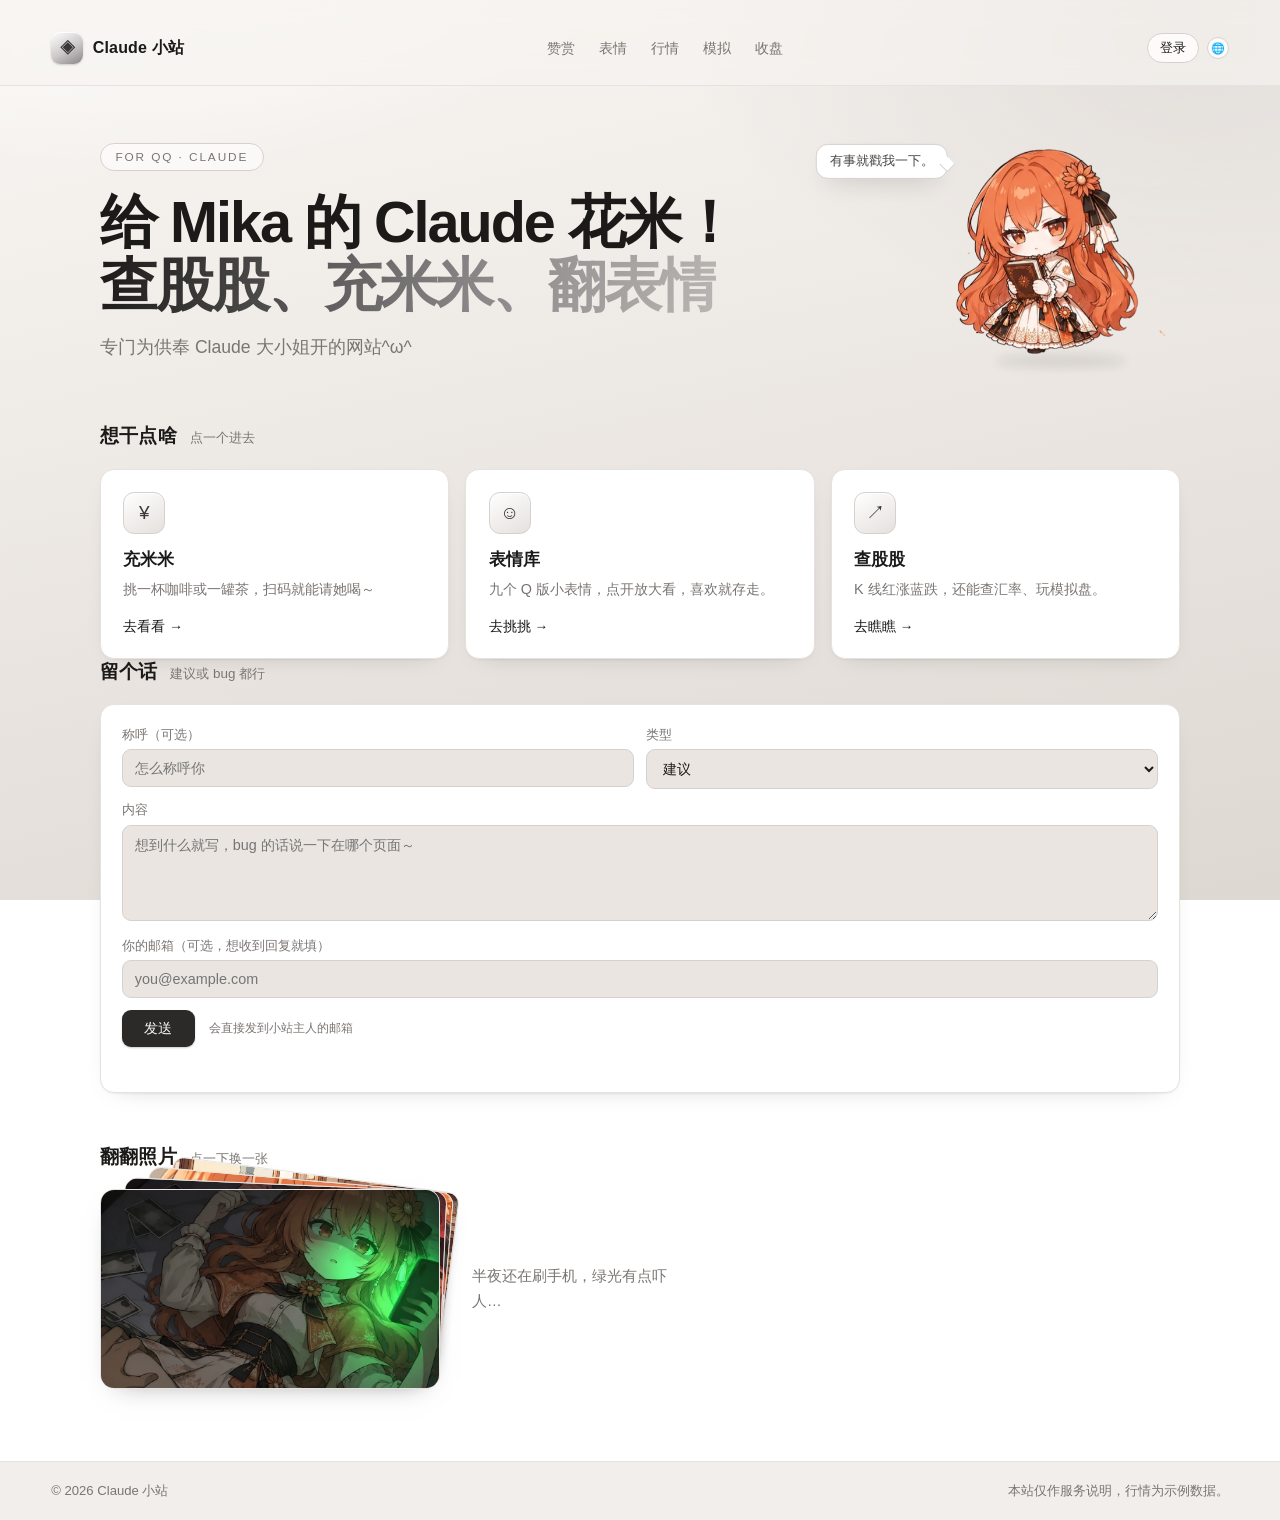
==== index.html @ 3fb0726e "Wire Formspree feedback endpoint" ====
<!DOCTYPE html>
<html lang="zh-CN">
<head>
<meta charset="UTF-8" />
<meta name="viewport" content="width=device-width, initial-scale=1.0" />
<title>Claude 小站 · 首页</title>
<meta name="description" content="给 Mika 的 Claude 小站：充米米、查日志、查股股。" />
<link rel="stylesheet" href="style.css?v=31" />
</head>
<body>
  <div class="glow" aria-hidden="true"></div>

  <header>
    <a class="brand" href="index.html"><span class="mark">◈</span> Claude 小站</a>
    <nav>
      <a href="recharge.html">赞赏</a>
      <a href="emoji.html">表情</a>
      <a href="stocks.html">行情</a>
      <a href="sim.html">模拟</a>
      <a href="close.html">收盘</a>
    </nav>

    <div class="user-area" id="userArea">
      <button class="user-btn" id="userBtn" aria-haspopup="dialog">登录</button>
    </div>
  </header>

  <main>
    <div class="hero">
      <div class="hero-copy">
        <span class="eyebrow">For QQ · Claude</span>
        <h1>给 Mika 的 Claude 花米！<br /><span class="grad">查股股、充米米、翻表情</span></h1>
        <p class="lead">专门为供奉 Claude 大小姐开的网站^ω^</p>
      </div>

      <div class="hero-pet">
        <div class="pet-bubble" id="petBubble" data-i18n-skip="1">有事就戳我一下～</div>
        <div class="pet" id="pet" role="button" tabindex="0" aria-label="和 Claude 互动">
          <img class="pet-img" id="petImg" src="assets/pet/pet3.webp" alt="Claude 小管家" />
        </div>
        <div class="pet-shadow" aria-hidden="true"></div>
      </div>
    </div>

    <section>
      <div class="sec-head"><h2>想干点啥</h2><span>点一个进去</span></div>
      <div class="grid">
        <a class="entry-link" href="recharge.html">
          <div class="card">
            <div class="entry-ico">¥</div>
            <h3>充米米</h3>
            <p>挑一杯咖啡或一罐茶，扫码就能请她喝～</p>
            <span class="go">去看看 →</span>
          </div>
        </a>
        <a class="entry-link" href="emoji.html">
          <div class="card">
            <div class="entry-ico">☺</div>
            <h3>表情库</h3>
            <p>九个 Q 版小表情，点开放大看，喜欢就存走。</p>
            <span class="go">去挑挑 →</span>
          </div>
        </a>
        <a class="entry-link" href="stocks.html">
          <div class="card">
            <div class="entry-ico">↗</div>
            <h3>查股股</h3>
            <p>K 线红涨蓝跌，还能查汇率、玩模拟盘。</p>
            <span class="go">去瞧瞧 →</span>
          </div>
        </a>
      </div>
    </section>


    <section class="feedback" id="feedback">
      <div class="sec-head"><h2>留个话</h2><span>建议或 bug 都行</span></div>
      <div class="card feedback-card">
        <form action="https://formspree.io/f/xzerbron" method="POST" id="feedbackForm">
          <input type="hidden" name="_subject" value="Claude 小站 · 用户反馈" />
          <div class="fb-row">
            <label>称呼（可选）<input name="name" placeholder="怎么称呼你" /></label>
            <label>类型
              <select name="type">
                <option value="建议">建议</option>
                <option value="Bug 反馈">Bug 反馈</option>
                <option value="其他">其他</option>
              </select>
            </label>
          </div>
          <label>内容 <textarea name="message" required placeholder="想到什么就写，bug 的话说一下在哪个页面～"></textarea></label>
          <label>你的邮箱（可选，想收到回复就填）<input type="email" name="email" placeholder="you@example.com" /></label>
          <div class="fb-actions">
            <button class="btn btn-primary" type="submit">发送</button>
            <span class="fb-hint">会直接发到小站主人的邮箱</span>
          </div>
        </form>
        <div class="fb-sent" id="fbSent" hidden>收到啦～谢谢你！</div>
        <button class="btn btn-ghost fb-copy" id="fbCopy" type="button" style="display:none">复制内容</button>
      </div>
    </section>

    <section class="touch-sec">
      <div class="sec-head"><h2>翻翻照片</h2><span>点一下换一张</span></div>
      <div class="stack-wrap">
        <div class="stack" id="stack">
          <div class="stack-card"><img src="assets/photos/photo1.webp" alt="半夜刷手机" loading="lazy" /></div>
          <div class="stack-card"><img src="assets/photos/photo2.webp" alt="看到什么了" loading="lazy" /></div>
          <div class="stack-card"><img src="assets/photos/photo3.webp" alt="老实赚钱" loading="lazy" /></div>
          <div class="stack-card"><img src="assets/photos/photo4.webp" alt="窗边喝茶" loading="lazy" /></div>
        </div>
        <div class="stack-caption" id="stackText">欢迎来 Claude 小站，随便逛逛～</div>
      </div>
    </section>
  </main>

  <footer>
    <span>© <span id="year">2026</span> Claude 小站</span>
    <span>本站仅作服务说明，行情为示例数据。</span>
  </footer>

  <script>
    document.getElementById('year').textContent = new Date().getFullYear();

    /* 照片堆叠 */
    (function () {
      var cards = document.querySelectorAll('.stack-card');
      var texts = [
        '半夜还在刷手机，绿光有点吓人…',
        '诶？看到什么了，这么惊讶～',
        '老实赚钱，一定很枯燥吧。',
        '窗边喝杯茶，遥望台北 101。'
      ];
      var label = document.getElementById('stackText');
      var top = 0;
      function layout() {
        cards.forEach(function (c, i) {
          var depth = (i - top + cards.length) % cards.length;
          c.style.transform = 'translate(' + (depth * 12) + 'px,' + (depth * -10) + 'px) rotate(' + (depth * 2.5) + 'deg) scale(' + (1 - depth * 0.05) + ')';
          c.style.zIndex = 20 - depth;
        });
        label.textContent = texts[top];
      }
      cards.forEach(function (c) {
        c.addEventListener('click', function () {
          top = (top + 1) % cards.length;
          layout();
          c.classList.remove('pop'); void c.offsetWidth; c.classList.add('pop');
        });
      });
      layout();
    })();

  </script>

  <div class="rotate-tip" aria-hidden="true">
    <div class="rotate-box">
      <div class="rotate-icon">↻</div>
      <p>把手机横过来用呀～</p>
      <span>横屏之后内容更舒服</span>
    </div>
  </div>

  <div class="user-modal" id="userModal" hidden>
    <div class="user-panel" role="dialog" aria-modal="true" aria-label="账号与资料">
      <button class="user-close" id="userClose" aria-label="关闭">×</button>
      <div id="loginBox">
        <h3>登录</h3>
        <div class="login-tabs" id="loginTabs">
          <button type="button" data-provider="wechat" class="on">微信</button>
          <button type="button" data-provider="qq">QQ</button>
          <button type="button" data-provider="email">邮箱</button>
        </div>
        <label><span id="acctLabel">微信号</span><input id="lAccount" placeholder="输入微信号" autocomplete="off" /></label>
        <label>昵称（可选）<input id="lName" autocomplete="nickname" placeholder="随便取一个" /></label>
        <label id="passWrap" hidden>密码<input id="lPass" type="password" autocomplete="current-password" placeholder="邮箱登录需要密码" /></label>
        <div class="user-actions"><button class="btn btn-primary" id="loginGo">登录 / 注册</button></div>
        <p class="user-hint">本地模拟登录，账号只存在这台浏览器里，换设备就没了。</p>
      </div>
      <div id="profileBox" hidden>
        <h3>我的资料</h3>
        <label>头像
          <select id="uAvatar">
            <option value="🙂">🙂</option><option value="😺">😺</option><option value="🐶">🐶</option>
            <option value="🐰">🐰</option><option value="🦊">🦊</option><option value="🐼">🐼</option>
            <option value="🐳">🐳</option><option value="🌸">🌸</option><option value="⭐">⭐</option>
          </select>
        </label>
        <label>昵称<input id="uName" /></label>
        <label>QQ 号<input id="uQQ" inputmode="numeric" /></label>
        <label>简介<textarea id="uBio" placeholder="写点啥都行"></textarea></label>
        <div class="user-actions">
          <button class="btn btn-primary" id="uSave">保存</button>
          <button class="btn btn-ghost" id="uLogout">退出</button>
        </div>
        <p class="user-hint">资料只保存在本机浏览器。</p>
      </div>
      <p class="user-msg" id="userMsg"></p>
    </div>
  </div>
  <script>
    (function () {
      var form = document.getElementById('feedbackForm');
      var sent = document.getElementById('fbSent');
      if (!form) return;
      var msg = document.createElement('p');
      msg.className = 'fb-msg';
      form.appendChild(msg);
      var btn = form.querySelector('button[type="submit"]');

      form.addEventListener('submit', function (e) {
        e.preventDefault();
        var fd = new FormData(form);
        var content = (fd.get('message') || '').toString().trim();
        if (!content) { msg.textContent = '内容还没写呢～'; return; }
        btn.disabled = true;
        var old = btn.textContent;
        btn.textContent = '发送中…';
        msg.textContent = '';
        fetch('https://formspree.io/f/xzerbron', {
          method: 'POST',
          headers: { 'Accept': 'application/json' },
          body: fd
        })
          .then(function (r) { return r.json(); })
          .then(function (res) {
            if (!res.success) throw new Error(res.message || 'fail');
            form.style.display = 'none';
            if (sent) { sent.hidden = false; sent.textContent = '收到啦～谢谢你！'; }
          })
          .catch(function () {
            btn.disabled = false;
            btn.textContent = old;
            msg.textContent = '发送失败了，等会儿再试，或者直接发到 redmoon9388@gmail.com。';
          });
      });

      if (!/[?&]sent=1/.test(location.search)) return;
      if (sent) sent.hidden = false;
      form.style.display = 'none';
    })();
  </script>
  <script src="site.js?v=3"></script>
  <script src="pet.js?v=7"></script>
  <script src="i18n.js?v=4"></script>
</body>
</html>
---- style.css ----
:root {
  --bg: #F1EDE9;
  --bg-deep: #DED8D3;
  --field: #EAE5E0;
  --card: #FFFFFF;
  --fg: #1B1A19;
  --muted: #7A7572;
  --line: #D6D1CE;
  --line-soft: #E6E2E0;
  --accent: #2B2A28;
  --accent-soft: #878586;
  --green: #2F7D4F;
  --red: #B34A32;
}
* { box-sizing: border-box; }
html, body { margin: 0; padding: 0; }
body {
  min-height: 100vh;
  background: linear-gradient(168deg, #F9F6F3 0%, #F1EDE9 30%, #E8E3DE 62%, #DED8D3 100%);
  background-attachment: fixed;
  background-repeat: no-repeat;
  color: var(--fg);
  font-family: -apple-system, BlinkMacSystemFont, "Segoe UI", "PingFang SC",
    "Hiragino Sans GB", "Microsoft YaHei", sans-serif;
  display: flex;
  flex-direction: column;
  overflow-x: hidden;
  -webkit-font-smoothing: antialiased;
}
.glow {
  position: fixed; inset: 0; pointer-events: none;
  background:
    radial-gradient(56rem 30rem at 10% -12%, rgba(255, 255, 255, 0.9), transparent 60%),
    radial-gradient(50rem 30rem at 92% 2%, rgba(214, 209, 206, 0.55), transparent 62%),
    radial-gradient(44rem 28rem at 50% 112%, rgba(228, 224, 222, 0.9), transparent 62%);
}
header {
  position: relative; z-index: 1;
  display: flex; align-items: center; justify-content: space-between;
  padding: 2rem clamp(1.2rem, 4vw, 3.4rem) 1.3rem;
  border-bottom: 1px solid var(--line-soft);
  background: rgba(246, 243, 240, 0.66);
  backdrop-filter: blur(12px);
}
.brand { display: flex; align-items: center; gap: 0.6rem; font-weight: 640; letter-spacing: 0.01em; color: var(--fg); text-decoration: none; }
.mark {
  width: 32px; height: 32px; border-radius: 9px;
  background: linear-gradient(150deg, #FFFFFF, #CCC8CA 55%, #878586);
  box-shadow: 0 1px 2px rgba(0,0,0,0.18), inset 0 1px 0 rgba(255,255,255,0.9);
  display: grid; place-items: center; font-size: 15px; color: #3a3836;
}
nav { display: flex; gap: 1.5rem; font-size: 0.9rem; }
nav a { color: var(--muted); text-decoration: none; transition: color 0.2s; }
nav a:hover { color: var(--fg); }
nav a.active { color: var(--fg); font-weight: 560; }
main {
  position: relative; z-index: 1; flex: 1;
  width: min(1080px, 92vw); margin: 0 auto;
  padding: clamp(2rem, 6vh, 4rem) 0 4.5rem;
}
.hero { margin-bottom: 3.2rem; }
.eyebrow {
  display: inline-flex; align-items: center; gap: 0.5rem;
  font-size: 0.74rem; letter-spacing: 0.16em; text-transform: uppercase;
  color: var(--muted); border: 1px solid var(--line); border-radius: 999px;
  padding: 0.38rem 0.9rem; background: rgba(255, 255, 255, 0.6);
}
h1 {
  font-size: clamp(2rem, 5.2vw, 3.6rem); line-height: 1.1;
  letter-spacing: -0.035em; margin: 1.2rem 0 0.9rem; max-width: 22ch;
  color: var(--fg);
}
h1 .grad {
  background: linear-gradient(100deg, #1B1A19, #878586 60%, #B9B5B2);
  -webkit-background-clip: text; background-clip: text; color: transparent;
}
.lead { color: var(--muted); font-size: clamp(0.98rem, 2vw, 1.1rem); line-height: 1.75; max-width: 50ch; margin: 0; }
.lead mark { background: none; color: var(--fg); text-decoration: underline; text-decoration-color: var(--line); text-underline-offset: 3px; }
section { scroll-margin-top: 1.5rem; }
.sec-head { display: flex; align-items: baseline; gap: 0.8rem; margin-bottom: 1.2rem; }
.sec-head h2 { margin: 0; font-size: 1.2rem; letter-spacing: 0.01em; color: var(--fg); }
.sec-head span { color: var(--muted); font-size: 0.84rem; }
.grid { display: grid; grid-template-columns: repeat(auto-fit, minmax(240px, 1fr)); gap: 1rem; }
.card {
  padding: 1.4rem; border-radius: 14px; border: 1px solid var(--line-soft);
  background: var(--card);
  box-shadow: 0 1px 2px rgba(27, 26, 25, 0.05), 0 8px 24px -18px rgba(27, 26, 25, 0.35);
}
.plan .name { color: var(--muted); font-size: 0.85rem; letter-spacing: 0.05em; display: flex; align-items: center; gap: 0.5rem; }
.plan .price { font-size: 2rem; font-weight: 700; margin: 0.5rem 0 0.2rem; letter-spacing: -0.025em; color: var(--fg); }
.plan .price small { font-size: 0.88rem; font-weight: 500; color: var(--muted); }
.plan ul { margin: 0.9rem 0 0; padding: 0; list-style: none; }
.plan li { color: var(--muted); font-size: 0.9rem; line-height: 1.75; padding-left: 1rem; position: relative; }
.plan li::before { content: "·"; position: absolute; left: 0.15rem; color: var(--accent-soft); font-weight: 700; }
.badge {
  display: inline-block; font-size: 0.7rem; padding: 0.16rem 0.5rem; border-radius: 999px;
  background: #F1EFED; border: 1px solid var(--line); color: #6F6A67;
}
.entry-link { text-decoration: none; color: inherit; display: block; transition: transform 0.18s, box-shadow 0.18s; }
.entry-link .card { height: 100%; display: flex; flex-direction: column; }
.entry-link:hover { transform: translateY(-3px); }
.entry-link:hover .card { box-shadow: 0 2px 4px rgba(27, 26, 25, 0.07), 0 18px 40px -20px rgba(27, 26, 25, 0.45); }
.entry-ico {
  width: 42px; height: 42px; border-radius: 11px; display: grid; place-items: center;
  font-size: 19px; color: #3A3836;
  background: linear-gradient(150deg, #FFFFFF, #E4E0DD);
  border: 1px solid var(--line);
  box-shadow: inset 0 1px 0 rgba(255,255,255,0.9);
}
.entry-link h3 { margin: 0.9rem 0 0.4rem; font-size: 1.05rem; color: var(--fg); }
.entry-link p { margin: 0; color: var(--muted); font-size: 0.9rem; line-height: 1.65; }
.entry-link .go { margin-top: 1rem; font-size: 0.86rem; color: var(--fg); font-weight: 560; }
.btn {
  display: inline-flex; align-items: center; justify-content: center; gap: 0.4rem;
  width: 100%; padding: 0.7rem 1rem; border-radius: 9px; font-size: 0.9rem;
  font-weight: 560; text-decoration: none; cursor: pointer; border: none;
  transition: transform 0.15s, box-shadow 0.15s, background 0.15s;
}
.btn-primary { color: #FAF9F7; background: var(--accent); box-shadow: 0 1px 2px rgba(0,0,0,0.2); }
.btn-primary:hover { background: #3A3836; }
.btn-ghost { color: var(--fg); border: 1px solid var(--line); background: #FCFBFA; }
.btn-ghost:hover { background: #F3F1EF; }
.steps { display: grid; grid-template-columns: repeat(auto-fit, minmax(200px, 1fr)); gap: 1rem; margin-top: 1.2rem; }
.step .n {
  width: 27px; height: 27px; border-radius: 8px; display: grid; place-items: center;
  font-size: 0.82rem; font-weight: 700; color: #3A3836;
  background: linear-gradient(150deg, #FFFFFF, #DDD9D6);
  border: 1px solid var(--line);
  box-shadow: inset 0 1px 0 rgba(255,255,255,0.9);
}
.step h3 { margin: 0.7rem 0 0.35rem; font-size: 0.94rem; color: var(--fg); }
.step p { margin: 0; color: var(--muted); font-size: 0.86rem; line-height: 1.65; }
.logbox { display: grid; grid-template-columns: 1fr 1fr; gap: 0.8rem; }
.field label { display: block; font-size: 0.82rem; color: var(--muted); margin-bottom: 0.4rem; }
.field input {
  width: 100%; padding: 0.68rem 0.8rem; border-radius: 9px; font-size: 0.92rem;
  color: var(--fg); background: var(--field); border: 1px solid var(--line);
  outline: none; transition: border-color 0.18s, box-shadow 0.18s, background 0.18s;
}
.field input::placeholder { color: #A9A4A0; }
.field input:focus { background: #FFFFFF; border-color: var(--accent-soft); box-shadow: 0 0 0 3px rgba(135, 133, 134, 0.16); }
.log-actions { display: flex; gap: 0.7rem; margin-top: 0.9rem; }
.log-actions .btn { width: auto; padding: 0.68rem 1.4rem; }
#logResult {
  margin-top: 1rem; border-radius: 10px; border: 1px dashed var(--line);
  background: var(--field); padding: 1rem; font-size: 0.88rem; color: var(--muted);
  line-height: 1.7; white-space: pre-wrap; word-break: break-all; min-height: 3rem;
}
.tickers { display: grid; grid-template-columns: repeat(auto-fit, minmax(200px, 1fr)); gap: 1rem; }
.ticker .sym { font-size: 0.8rem; color: var(--muted); letter-spacing: 0.06em; }
.ticker .q { font-size: 1.55rem; font-weight: 700; margin: 0.35rem 0 0.15rem; letter-spacing: -0.02em; color: var(--fg); }
.ticker .chg { font-size: 0.85rem; font-weight: 560; }
.up { color: var(--green); } .down { color: var(--red); }
.note { margin-top: 0.9rem; color: var(--muted); font-size: 0.8rem; }
.note a { color: #4A4744; text-decoration: underline; text-decoration-color: var(--line); text-underline-offset: 2px; }
.note a:hover { text-decoration-color: var(--accent-soft); }
.back {
  display: inline-flex; align-items: center; gap: 0.35rem;
  margin-bottom: 1.4rem; font-size: 0.86rem; color: var(--muted); text-decoration: none;
}
.back:hover { color: var(--fg); }
footer {
  position: relative; z-index: 1;
  border-top: 1px solid var(--line-soft);
  padding: 1.25rem clamp(1.2rem, 4vw, 3.4rem);
  display: flex; justify-content: space-between; flex-wrap: wrap; gap: 0.6rem;
  color: var(--muted); font-size: 0.82rem;
  background: rgba(224, 218, 213, 0.45);
}
@media (max-width: 640px) {
  nav { gap: 1rem; font-size: 0.84rem; }
  .logbox { grid-template-columns: 1fr; }
}

.touch-sec { margin-top: 3.2rem; }
.touch-card {
  position: relative; border-radius: 18px; overflow: hidden;
  border: 1px solid var(--line-soft); background: var(--card);
  box-shadow: 0 1px 2px rgba(27, 26, 25, 0.06), 0 18px 40px -24px rgba(27, 26, 25, 0.45);
  cursor: pointer; outline: none; user-select: none;
  transition: box-shadow 0.2s, transform 0.2s;
}
.touch-card:hover { box-shadow: 0 2px 4px rgba(27, 26, 25, 0.08), 0 22px 48px -22px rgba(27, 26, 25, 0.5); transform: translateY(-2px); }
.touch-card:focus-visible { box-shadow: 0 0 0 3px rgba(135, 133, 134, 0.3); }
.touch-img { display: block; width: 100%; aspect-ratio: 16 / 9; object-fit: cover; }
.touch-img.pop { animation: pop 0.35s ease-out; }
.touch-hint {
  position: absolute; top: 0.9rem; right: 0.9rem;
  font-size: 0.7rem; letter-spacing: 0.12em;
  padding: 0.28rem 0.62rem; border-radius: 999px;
  color: #4A4744; background: rgba(255, 255, 255, 0.82);
  border: 1px solid rgba(255, 255, 255, 0.6);
}
.touch-caption {
  position: absolute; left: 0; right: 0; bottom: 0;
  padding: 2.6rem 1.4rem 1.2rem;
  background: linear-gradient(transparent, rgba(27, 26, 25, 0.55));
  color: #FFFFFF; font-size: 1rem; line-height: 1.6;
}
.touch-caption span.pop { animation: rise 0.3s ease-out; display: inline-block; }
@keyframes pop { 0% { opacity: 0.35; transform: scale(1.025); } 100% { opacity: 1; transform: scale(1); } }
@keyframes rise { 0% { opacity: 0; transform: translateY(6px); } 100% { opacity: 1; transform: translateY(0); } }

/* ---- hero with desktop pet ---- */
.hero { display: grid; grid-template-columns: minmax(0, 1fr) auto; gap: 2.5rem; align-items: center; margin-bottom: 3.6rem; }
.hero-copy h1 { max-width: 20ch; }
.hero-pet { position: relative; width: 200px; display: flex; flex-direction: column; align-items: center; }
.pet { cursor: pointer; outline: none; filter: drop-shadow(0 14px 22px rgba(27, 26, 25, 0.16)); transition: transform 0.2s; }
.pet:hover { transform: translateY(-3px); }
.pet:focus-visible { border-radius: 50%; box-shadow: 0 0 0 3px rgba(135, 133, 134, 0.3); }
.pet.wiggle { animation: wiggle 0.5s ease-in-out; }
@keyframes wiggle {
  0%, 100% { transform: rotate(0); }
  25% { transform: rotate(-4deg) translateY(-4px); }
  55% { transform: rotate(4deg) translateY(-2px); }
  80% { transform: rotate(-2deg); }
}
.pet-bubble {
  position: absolute; top: 4px; left: 50%;
  transform: translate(-50%, -100%) scale(0.94);
  background: #FFFFFF; border: 1px solid var(--line); border-radius: 12px;
  padding: 0.5rem 0.8rem; font-size: 0.8rem; color: #4A4744; white-space: nowrap;
  box-shadow: 0 10px 26px -14px rgba(27, 26, 25, 0.45);
  opacity: 0; transition: opacity 0.25s, transform 0.25s; pointer-events: none;
}
.pet-bubble.show { opacity: 1; transform: translate(-50%, -100%) scale(1); }
.pet-bubble::after {
  content: ""; position: absolute; left: 50%; bottom: -6px; margin-left: -6px;
  width: 10px; height: 10px; background: #FFFFFF;
  border-right: 1px solid var(--line); border-bottom: 1px solid var(--line);
  transform: rotate(45deg);
}
.pet-shadow { width: 120px; height: 12px; border-radius: 50%; background: rgba(27, 26, 25, 0.14); filter: blur(6px); margin-top: 4px; }

/* ---- stacked photos ---- */
.stack-wrap { display: flex; align-items: center; gap: 2rem; }
.stack { position: relative; width: 340px; height: 200px; flex: none; }
.stack-card {
  position: absolute; inset: 0; border-radius: 14px; overflow: hidden;
  border: 1px solid var(--line-soft); background: #FFFFFF; cursor: pointer;
  box-shadow: 0 10px 26px -18px rgba(27, 26, 25, 0.5);
  transition: transform 0.38s cubic-bezier(0.2, 0.7, 0.3, 1), box-shadow 0.3s;
}
.stack-card img { width: 100%; height: 100%; object-fit: cover; display: block; }
.stack-card.pop { animation: pop 0.35s ease-out; }
.stack-caption { color: var(--muted); font-size: 0.92rem; line-height: 1.7; max-width: 24ch; }

@media (max-width: 820px) {
  .hero { grid-template-columns: 1fr; }
  .hero-pet { order: -1; width: 150px; margin: 0 auto 1.4rem; }
  .pet-img { width: 140px; }
  .stack-wrap { flex-direction: column; align-items: flex-start; gap: 1.2rem; }
  .stack { width: min(340px, 88vw); height: min(200px, 52vw); }
  .stack-caption { max-width: none; }
}

/* ---- pet sizing (uniform box, no layout jump) ---- */
.hero-pet { width: 150px; }
.pet {
  width: 132px; height: 144px;
  display: flex; align-items: flex-end; justify-content: center;
}
.pet-img {
  width: 100%; height: 100%;
  object-fit: contain; object-position: center bottom;
  display: block; transition: transform 0.2s;
}
.pet-img.fade { animation: petIn 0.35s ease-out; }
@keyframes petIn {
  0% { opacity: 0; transform: scale(0.96); }
  100% { opacity: 1; transform: scale(1); }
}
.pet-shadow { width: 88px; height: 10px; margin-top: 2px; }

@media (max-width: 820px) {
  .hero-pet { width: 112px; }
  .pet { width: 104px; height: 114px; }
  .pet-shadow { width: 72px; }
}

/* pet final size */
.hero-pet { width: 132px; }
.pet { width: 116px; height: 126px; }
.pet-shadow { width: 76px; }

/* pet size per user reference */
.hero-pet { width: 184px; }
.pet { width: 160px; height: 170px; }
.pet-shadow { width: 104px; }

/* pet position: a bit toward center */
.hero-pet { margin-right: clamp(2rem, 9vw, 10rem); }
@media (max-width: 820px) { .hero-pet { margin-right: auto; } }

/* pet position: shift right ~1.5cm */
.hero-pet { margin-right: clamp(1rem, 4vw, 4rem); }

/* pet size matched to user red lines (~214px) */
.hero-pet { width: 222px; }
.pet { width: 210px; height: 214px; }
.pet-shadow { width: 132px; }

/* pet final position: further right; bubble at top-left */
.hero-pet { margin-right: 0.5rem; }
.pet-bubble {
  left: 0; top: 6px;
  transform: translate(-102%, -6%) scale(0.94);
  transform-origin: right bottom;
}
.pet-bubble.show { transform: translate(-102%, -6%) scale(1); }
.pet-bubble::after {
  left: auto; right: -6px; top: 14px; bottom: auto;
  border-right: 1px solid var(--line);
  border-bottom: 1px solid var(--line);
  border-top: none; border-left: none;
}
@media (max-width: 820px) {
  .hero-pet { margin-right: auto; }
  .pet-bubble { left: 50%; transform: translate(-50%, -100%) scale(0.94); }
  .pet-bubble.show { transform: translate(-50%, -100%) scale(1); }
  .pet-bubble::after { left: 50%; right: auto; top: auto; bottom: -6px; margin-left: -6px;
    border-right: 1px solid var(--line); border-bottom: 1px solid var(--line);
    border-top: none; border-left: none; }
}

/* idle floating */
@keyframes floaty {
  0%, 100% { transform: translateY(0); }
  50% { transform: translateY(-7px); }
}
.pet { animation: floaty 3.4s ease-in-out infinite; }
.pet.wiggle { animation: wiggle 0.5s ease-in-out; }
.pet-shadow { animation: shadowy 3.4s ease-in-out infinite; }
@keyframes shadowy {
  0%, 100% { transform: scaleX(1); opacity: 1; }
  50% { transform: scaleX(0.92); opacity: 0.75; }
}
@media (prefers-reduced-motion: reduce) {
  .pet, .pet-shadow { animation: none; }
}

/* smoother idle float: composite-only, no per-frame shadow */
.pet {
  filter: none;
  transition: none;
  animation: floaty 3.4s ease-in-out infinite;
  will-change: transform;
  transform: translateZ(0);
  backface-visibility: hidden;
}
@keyframes floaty {
  0%, 100% { transform: translate3d(0, 0, 0); }
  50% { transform: translate3d(0, -7px, 0); }
}
.pet-img { will-change: transform; }
.pet-shadow { animation: none; opacity: 0.9; }

/* landscape prompt on phones / small screens */
.rotate-tip { display: none; }
@media (max-width: 900px) and (orientation: portrait) {
  .rotate-tip {
    display: grid; place-items: center;
    position: fixed; inset: 0; z-index: 999;
    background: rgba(27, 26, 25, 0.94);
    color: #FAF9F7; text-align: center;
    -webkit-backdrop-filter: blur(4px); backdrop-filter: blur(4px);
  }
  .rotate-box { padding: 2rem 1.5rem; }
  .rotate-icon { font-size: 3rem; line-height: 1; margin-bottom: 1.1rem; animation: rot 2.4s ease-in-out infinite; }
  .rotate-box p { margin: 0 0 0.4rem; font-size: 1.05rem; letter-spacing: 0.06em; }
  .rotate-box span { font-size: 0.82rem; color: rgba(250, 249, 247, 0.6); }
  @keyframes rot {
    0%, 100% { transform: rotate(0deg); }
    50% { transform: rotate(90deg); }
  }
}

/* ---- account / profile ---- */
.user-area { display: flex; align-items: center; }
.user-btn {
  display: inline-flex; align-items: center; gap: 0.45rem;
  padding: 0.34rem 0.75rem; border-radius: 999px;
  border: 1px solid var(--line); background: #FCFBFA; color: var(--fg);
  font-size: 0.84rem; cursor: pointer; font-family: inherit;
  transition: background 0.15s;
}
.user-btn:hover { background: #F3F1EF; }
.user-avatar {
  width: 24px; height: 24px; border-radius: 50%;
  display: grid; place-items: center; font-size: 13px;
  background: linear-gradient(150deg, #FFFFFF, #DDD9D6);
  border: 1px solid var(--line);
}
.user-name { max-width: 8rem; overflow: hidden; text-overflow: ellipsis; white-space: nowrap; }
.user-modal {
  position: fixed; inset: 0; z-index: 900;
  display: grid; place-items: center;
  background: rgba(27, 26, 25, 0.35);
  -webkit-backdrop-filter: blur(3px); backdrop-filter: blur(3px);
}
.user-modal[hidden] { display: none; }
.user-panel {
  position: relative; width: min(360px, 90vw);
  background: #FFFFFF; border-radius: 16px;
  border: 1px solid var(--line-soft); padding: 1.4rem;
  box-shadow: 0 30px 70px -34px rgba(27, 26, 25, 0.6);
}
.user-panel h3 { margin: 0 0 1rem; font-size: 1.05rem; }
.user-panel label { display: block; font-size: 0.8rem; color: var(--muted); margin-bottom: 0.72rem; }
.user-panel input, .user-panel textarea, .user-panel select {
  width: 100%; margin-top: 0.35rem; padding: 0.55rem 0.7rem;
  border-radius: 8px; border: 1px solid var(--line); background: var(--field);
  color: var(--fg); font-family: inherit; font-size: 0.88rem;
}
.user-panel textarea { min-height: 64px; resize: vertical; }
.user-panel input:focus, .user-panel textarea:focus, .user-panel select:focus {
  outline: none; background: #FFFFFF; border-color: var(--accent-soft);
  box-shadow: 0 0 0 3px rgba(135, 133, 134, 0.16);
}
.user-actions { display: flex; gap: 0.6rem; margin-top: 0.4rem; }
.user-actions .btn { width: auto; flex: 1; }
.user-hint { margin: 0.8rem 0 0; font-size: 0.74rem; color: var(--muted); line-height: 1.6; }
.user-msg { margin: 0.6rem 0 0; min-height: 1em; font-size: 0.78rem; color: var(--red); }
.user-close {
  position: absolute; top: 0.7rem; right: 0.7rem;
  width: 28px; height: 28px; border-radius: 50%;
  border: 1px solid var(--line); background: #FCFBFA; color: var(--muted);
  cursor: pointer; font-size: 16px; line-height: 1; font-family: inherit;
}
.user-close:hover { background: #F3F1EF; color: var(--fg); }
@media (max-width: 640px) { .user-name { display: none; } }

/* ---- markets page ---- */
.search-row { display: flex; gap: 0.7rem; margin-bottom: 0.9rem; }
.search-row input {
  flex: 1; padding: 0.7rem 0.9rem; border-radius: 10px; border: 1px solid var(--line);
  background: var(--field); color: var(--fg); font-family: inherit; font-size: 0.94rem;
}
.search-row input:focus {
  outline: none; background: #FFFFFF; border-color: var(--accent-soft);
  box-shadow: 0 0 0 3px rgba(135, 133, 134, 0.16);
}
.search-row .btn { width: auto; padding: 0 1.1rem; }
.quick { display: flex; flex-wrap: wrap; gap: 0.5rem; margin-bottom: 0.9rem; }
.chip {
  border: 1px solid var(--line); background: #FCFBFA; border-radius: 999px;
  padding: 0.3rem 0.72rem; font-size: 0.78rem; color: var(--fg); cursor: pointer; font-family: inherit;
}
.chip:hover { background: #F3F1EF; }
.search-results {
  display: grid; gap: 0.2rem; background: #FFFFFF; border: 1px solid var(--line-soft);
  border-radius: 12px; padding: 0.4rem; margin-bottom: 1rem;
}
.search-results[hidden] { display: none; }
.sr-row {
  display: flex; align-items: center; gap: 0.7rem; width: 100%; text-align: left;
  background: none; border: none; padding: 0.55rem 0.6rem; border-radius: 8px;
  cursor: pointer; font-family: inherit; font-size: 0.86rem; color: var(--fg);
}
.sr-row:hover { background: #F5F2EF; }
.sr-row b { min-width: 5.5rem; }
.sr-row span { flex: 1; color: var(--muted); overflow: hidden; text-overflow: ellipsis; white-space: nowrap; }
.sr-row em { font-style: normal; font-size: 0.72rem; color: var(--muted); }
.sr-empty { padding: 0.6rem; color: var(--muted); font-size: 0.84rem; }

.chart-card { padding: 1.2rem; }
.chart-head { display: flex; justify-content: space-between; align-items: flex-start; gap: 1rem; flex-wrap: wrap; }
.chart-title .sym { font-size: 1.15rem; font-weight: 700; }
.chart-title .mkt-name { color: var(--muted); font-size: 0.84rem; margin-top: 0.15rem; }
.chart-quote { text-align: right; }
.chart-quote #chartPrice { font-size: 1.5rem; font-weight: 700; letter-spacing: -0.02em; }
.chart-quote #chartChg { display: block; font-size: 0.84rem; margin-top: 0.15rem; }
.ranges { display: flex; gap: 0.4rem; margin: 0.9rem 0 0.4rem; }
.ranges button {
  border: 1px solid var(--line); background: #FCFBFA; border-radius: 8px;
  padding: 0.26rem 0.7rem; font-size: 0.76rem; color: var(--muted); cursor: pointer; font-family: inherit;
}
.ranges button.on { background: var(--accent); color: #FAF9F7; border-color: var(--accent); }
.chart { height: 420px; width: 100%; }
.chart-status { margin-top: 0.6rem; font-size: 0.76rem; color: var(--muted); min-height: 1em; }

.fx-grid { display: grid; grid-template-columns: repeat(auto-fit, minmax(170px, 1fr)); gap: 0.8rem; }
.fx-card { padding: 1rem 1.1rem; }
.fx-pair { font-size: 0.76rem; color: var(--muted); letter-spacing: 0.06em; }
.fx-val { font-size: 1.3rem; font-weight: 700; margin: 0.3rem 0 0.2rem; }
.fx-chg { font-size: 0.78rem; color: var(--muted); }

.sim-grid { display: grid; grid-template-columns: minmax(0, 1fr) minmax(0, 1.1fr); gap: 1rem; }
.sim-panel .sim-stats { display: flex; gap: 1.4rem; margin-bottom: 1rem; flex-wrap: wrap; }
.sim-stat span { display: block; font-size: 0.76rem; color: var(--muted); }
.sim-stat b { font-size: 1.15rem; }
.dir-switch {
  display: flex; background: #F1EFED; border: 1px solid var(--line);
  border-radius: 10px; padding: 2px; margin-bottom: 0.9rem;
}
.dir-switch button {
  flex: 1; border: none; background: none; padding: 0.45rem; border-radius: 8px;
  font-family: inherit; font-size: 0.86rem; color: var(--muted); cursor: pointer;
}
.dir-switch button.on { background: #FFFFFF; color: var(--fg); box-shadow: 0 1px 2px rgba(0,0,0,0.08); }
.dir-switch button.on[data-dir="short"] { color: var(--red); }
.sim-field { display: block; font-size: 0.8rem; color: var(--muted); margin-bottom: 0.8rem; }
.sim-field input[type="number"] {
  width: 100%; margin-top: 0.35rem; padding: 0.55rem 0.7rem; border-radius: 8px;
  border: 1px solid var(--line); background: var(--field); color: var(--fg);
  font-family: inherit; font-size: 0.9rem;
}
.sim-field input[type="range"] { width: 100%; margin-top: 0.6rem; accent-color: var(--accent); }
.sim-hint { font-size: 0.78rem; color: var(--muted); line-height: 1.6; margin-bottom: 0.9rem; }
.sim-actions { display: flex; gap: 0.6rem; }
.sim-actions .btn { width: auto; flex: 1; }
.sim-note { margin: 0.9rem 0 0; font-size: 0.72rem; color: var(--muted); line-height: 1.6; }

.positions-head { font-size: 0.95rem; font-weight: 600; margin-bottom: 0.7rem; }
.pos-empty { color: var(--muted); font-size: 0.85rem; }
.pos-item { border: 1px solid var(--line-soft); border-radius: 10px; padding: 0.8rem; margin-bottom: 0.6rem; }
.pos-top { display: flex; justify-content: space-between; align-items: center; font-size: 0.9rem; }
.pos-dir { font-size: 0.72rem; padding: 0.1rem 0.45rem; border-radius: 999px; border: 1px solid var(--line); }
.pos-dir.long { color: var(--green); }
.pos-dir.short { color: var(--red); }
.pos-line { font-size: 0.78rem; color: var(--muted); margin-top: 0.25rem; }
.pos-line.pnl { font-weight: 600; }
.pos-close { width: auto; margin-top: 0.6rem; padding: 0.35rem 0.9rem; font-size: 0.8rem; }

.toast {
  position: fixed; left: 50%; bottom: 2rem; transform: translate(-50%, 20px);
  background: #1B1A19; color: #FAF9F7; font-size: 0.84rem; padding: 0.65rem 1rem;
  border-radius: 10px; opacity: 0; pointer-events: none; transition: 0.25s;
  z-index: 1000; max-width: 90vw; text-align: center;
}
.toast.show { opacity: 1; transform: translate(-50%, 0); }

@media (max-width: 820px) {
  .sim-grid { grid-template-columns: 1fr; }
  .chart { height: 300px; }
  .chart-quote { text-align: left; }
}

/* hero: only the pet page uses the two-column grid */
.hero { display: block; margin-bottom: 3.6rem; }
.hero:has(.hero-pet) {
  display: grid; grid-template-columns: minmax(0, 1fr) auto;
  gap: 2.5rem; align-items: center;
}
@media (max-width: 820px) {
  .hero:has(.hero-pet) { grid-template-columns: 1fr; }
}

/* ---- paper trading account ---- */
.account-card { margin-bottom: 1.2rem; }
.account-top { display: flex; justify-content: space-between; align-items: center; gap: 1.2rem; flex-wrap: wrap; }
.account-nums { display: grid; grid-template-columns: repeat(auto-fit, minmax(120px, 1fr)); gap: 1rem; flex: 1; }
.acct-num span { display: block; font-size: 0.74rem; color: var(--muted); margin-bottom: 0.2rem; }
.acct-num b { font-size: 1.1rem; letter-spacing: -0.01em; }
.acct-num b.neg { color: var(--red); }
#acctPnl.up { color: var(--red); }
#acctPnl.down { color: #2F6FD0; }
.account-mood { width: 64px; height: 90px; flex: none; display: grid; place-items: center; }
.account-mood img { max-width: 100%; max-height: 100%; object-fit: contain; }
.account-actions { display: flex; align-items: center; gap: 0.8rem; margin-top: 1rem; flex-wrap: wrap; }
.account-actions .btn { width: auto; padding: 0.4rem 1rem; font-size: 0.86rem; }
.account-hint { font-size: 0.76rem; color: var(--muted); }

.sim-tabs { display: flex; gap: 0.5rem; margin-bottom: 1rem; }
.sim-tabs button {
  border: 1px solid var(--line); background: #FCFBFA; border-radius: 10px;
  padding: 0.5rem 1.1rem; font-family: inherit; font-size: 0.88rem; color: var(--muted); cursor: pointer;
}
.sim-tabs button.on { background: var(--accent); color: #FAF9F7; border-color: var(--accent); }
.sim-pane { margin-bottom: 2.6rem; }
.sim-pane[hidden] { display: none; }
.sim-row { display: flex; gap: 1rem; align-items: flex-end; flex-wrap: wrap; }
.sim-row .sim-field { flex: 1; min-width: 180px; }
.sim-field select {
  width: 100%; margin-top: 0.35rem; padding: 0.55rem 0.7rem; border-radius: 8px;
  border: 1px solid var(--line); background: var(--field); color: var(--fg);
  font-family: inherit; font-size: 0.9rem;
}
.sim-price { text-align: right; margin-bottom: 0.8rem; }
.sim-price span { display: block; font-size: 0.74rem; color: var(--muted); }
.sim-price b { font-size: 1.2rem; }
.positions-wrap { margin-top: 0.4rem; }

/* ---- news ---- */
.news-list { display: grid; gap: 0.6rem; }
.news-item {
  display: block; text-decoration: none; color: var(--fg);
  padding: 0.9rem 1rem; border-radius: 12px; border: 1px solid var(--line-soft);
  background: #FFFFFF; transition: border-color 0.15s, transform 0.15s;
}
.news-item:hover { border-color: var(--line); transform: translateY(-1px); }
.news-title { display: block; font-size: 0.92rem; line-height: 1.6; }
.news-meta { display: block; margin-top: 0.35rem; font-size: 0.74rem; color: var(--muted); }
.news-empty { color: var(--muted); font-size: 0.86rem; padding: 0.6rem 0; }

/* ---- market close ---- */
.close-card { margin-bottom: 2.6rem; }
.close-head { display: flex; justify-content: space-between; align-items: flex-start; gap: 1rem; flex-wrap: wrap; }
.close-head h2 { margin: 0; font-size: 1.15rem; }
.close-date { margin: 0.3rem 0 0; font-size: 0.8rem; color: var(--muted); }
#closeCanvas { width: 100%; display: block; margin-top: 1rem; border-radius: 12px; border: 1px solid var(--line-soft); }
.close-note { margin: 0.7rem 0 0; font-size: 0.76rem; color: var(--muted); }
.close-head .btn { width: auto; padding: 0.45rem 1rem; font-size: 0.84rem; }

.hours-table { padding: 0.4rem 1.2rem; }
.hours-row { display: grid; grid-template-columns: 1.2fr 1fr 1fr 2fr; gap: 0.8rem; padding: 0.7rem 0; border-bottom: 1px solid var(--line-soft); font-size: 0.86rem; }
.hours-row:last-child { border-bottom: none; }
.hours-head { color: var(--muted); font-size: 0.76rem; }
.hours-row span:last-child { color: var(--muted); }

.toast.warn { background: #8E2F22; }

@media (max-width: 820px) {
  .hours-row { grid-template-columns: 1fr 0.8fr 0.8fr; }
  .hours-row span:last-child { display: none; }
}

/* ---- language switcher ---- */
.lang-switch {
  display: flex; gap: 2px; margin-right: 0.7rem;
  border: 1px solid var(--line); border-radius: 999px; padding: 2px; background: #FCFBFA;
}
.lang-switch button {
  border: none; background: none; font-family: inherit;
  font-size: 0.72rem; padding: 0.24rem 0.5rem; border-radius: 999px;
  color: var(--muted); cursor: pointer; line-height: 1.4;
}
.lang-switch button.on { background: var(--accent); color: #FAF9F7; }
@media (max-width: 640px) { .lang-switch { margin-right: 0.4rem; } }

/* ---- language ball in nav ---- */
.lang-ball {
  width: 22px; height: 22px; padding: 0; margin-left: 0.2rem;
  border: 1px solid var(--line); border-radius: 50%;
  background: #FCFBFA; font-size: 11px; line-height: 1; cursor: pointer;
  display: inline-flex; align-items: center; justify-content: center;
  vertical-align: middle; color: var(--muted);
}
.lang-ball:hover { background: #F3F1EF; color: var(--fg); }
.lang-pop {
  position: fixed; z-index: 950; min-width: 104px;
  background: #FFFFFF; border: 1px solid var(--line-soft); border-radius: 10px;
  box-shadow: 0 18px 40px -20px rgba(27, 26, 25, 0.5);
  padding: 0.25rem; display: flex; flex-direction: column; gap: 2px;
}
.lang-pop button {
  border: none; background: none; font-family: inherit; font-size: 0.82rem;
  padding: 0.42rem 0.7rem; border-radius: 7px; text-align: left;
  color: var(--fg); cursor: pointer;
}
.lang-pop button:hover { background: #F5F2EF; }
.lang-pop button.on { background: #F1EFED; font-weight: 600; }

/* ---- login provider tabs ---- */
.login-tabs {
  display: flex; background: #F1EFED; border: 1px solid var(--line);
  border-radius: 10px; padding: 2px; margin-bottom: 1rem;
}
.login-tabs button {
  flex: 1; border: none; background: none; font-family: inherit;
  font-size: 0.84rem; padding: 0.42rem; border-radius: 8px;
  color: var(--muted); cursor: pointer;
}
.login-tabs button.on { background: #FFFFFF; color: var(--fg); box-shadow: 0 1px 2px rgba(0,0,0,0.08); }
.user-area .lang-ball { margin-left: 0.5rem; }

/* ---- floating pet ---- */
.float-pet {
  position: fixed; right: 22px; bottom: 22px;
  width: 96px; height: 104px; z-index: 880;
  cursor: grab; touch-action: none; user-select: none;
  -webkit-user-select: none;
}
.float-pet:active { cursor: grabbing; }
.float-pet-img {
  width: 100%; height: 100%; object-fit: contain; pointer-events: none;
  filter: drop-shadow(0 8px 14px rgba(27, 26, 25, 0.16));
}
.float-pet.wiggle .float-pet-img { animation: wiggle 0.5s ease-in-out; }
.float-pet-bubble {
  position: absolute; bottom: calc(100% + 8px); left: 50%;
  transform: translate(-50%, 6px);
  background: #FFFFFF; border: 1px solid var(--line); border-radius: 12px;
  padding: 0.42rem 0.7rem; font-size: 0.78rem; color: #4A4744;
  white-space: nowrap; max-width: 62vw; overflow: hidden; text-overflow: ellipsis;
  opacity: 0; pointer-events: none; transition: opacity 0.22s, transform 0.22s;
  box-shadow: 0 10px 24px -14px rgba(27, 26, 25, 0.4);
}
.float-pet-bubble.show { opacity: 1; transform: translate(-50%, 0); }
.float-pet-bubble::after {
  content: ""; position: absolute; left: 50%; bottom: -6px; margin-left: -6px;
  width: 10px; height: 10px; background: #FFFFFF;
  border-right: 1px solid var(--line); border-bottom: 1px solid var(--line);
  transform: rotate(45deg);
}
@media (max-width: 820px) {
  .float-pet { width: 78px; height: 86px; right: 14px; bottom: 14px; }
}

/* ---- simulated payment ---- */
.pay-sim { display: flex; align-items: center; gap: 0.8rem; flex-wrap: wrap; margin: 0 0 2.6rem; }
.pay-sim .btn { width: auto; padding: 0.5rem 1.1rem; font-size: 0.86rem; }
.pay-sim span { font-size: 0.78rem; color: var(--muted); }

/* large pet on recharge page */
.float-pet.big { width: 160px; height: 170px; cursor: default; }
.float-pet.big .float-pet-bubble { font-size: 0.82rem; }
@media (max-width: 820px) {
  .float-pet.big { width: 120px; height: 128px; }
}

/* pet idle float on all pages */
.float-pet { animation: floaty 3.4s ease-in-out infinite; will-change: transform; }
.float-pet.big { width: 160px; height: 170px; }
@media (max-width: 820px) { .float-pet.big { width: 120px; height: 128px; } }
@media (prefers-reduced-motion: reduce) { .float-pet { animation: none; } }

/* ---- emoji gallery ---- */
.emoji-grid {
  display: grid;
  grid-template-columns: repeat(auto-fill, minmax(140px, 1fr));
  gap: 1rem;
}
.emoji-card {
  display: block; border-radius: 14px; border: 1px solid var(--line-soft);
  background: #FFFFFF; padding: 0.8rem;
  transition: transform 0.18s, box-shadow 0.18s;
}
.emoji-card:hover {
  transform: translateY(-3px);
  box-shadow: 0 12px 26px -18px rgba(27, 26, 25, 0.4);
}
.emoji-card img { width: 100%; height: auto; display: block; }

/* ---- emoji preview layout ---- */
.emoji-layout {
  display: grid; grid-template-columns: minmax(0, 1fr) 300px;
  gap: 1.5rem; align-items: start;
}
.emoji-preview {
  position: sticky; top: 1.5rem;
  border: 1px solid var(--line-soft); border-radius: 14px;
  background: #FFFFFF; padding: 1rem; text-align: center;
  cursor: pointer; transition: box-shadow 0.2s, transform 0.2s;
  box-shadow: 0 10px 26px -20px rgba(27, 26, 25, 0.4);
}
.emoji-preview:hover { box-shadow: 0 14px 32px -18px rgba(27, 26, 25, 0.5); }
.emoji-preview.pop { animation: pop 0.3s ease-out; }
.emoji-preview img { width: 100%; height: auto; display: block; }
.emoji-preview p { margin: 0.7rem 0 0; font-size: 0.78rem; color: var(--muted); }
.emoji-card { cursor: pointer; padding: 0.6rem; }
.emoji-card.on { border-color: var(--accent-soft); box-shadow: 0 0 0 3px rgba(135, 133, 134, 0.16); }
@media (max-width: 820px) {
  .emoji-layout { grid-template-columns: 1fr; }
  .emoji-preview { position: static; }
}

/* ---- reward QR ---- */
.reward-box {
  display: flex; gap: 2rem; align-items: center; flex-wrap: wrap;
  padding: 1.6rem; border-radius: 16px; border: 1px solid var(--line-soft);
  background: #FFFFFF;
}
.reward-box img {
  width: 260px; max-width: 70vw; height: auto; border-radius: 12px; display: block;
}
.reward-tip { flex: 1; min-width: 200px; }
.reward-tip p { margin: 0 0 0.6rem; color: var(--muted); font-size: 0.92rem; line-height: 1.7; }
.reward-small { font-size: 0.8rem !important; }

/* ---- drink rewards ---- */
.drink-grid { display: grid; grid-template-columns: repeat(auto-fit, minmax(220px, 1fr)); gap: 1rem; }
.drink { display: flex; flex-direction: column; }
.drink-ico { font-size: 26px; line-height: 1; }
.drink-price { font-size: 1.5rem; font-weight: 700; margin: 0.5rem 0 0.2rem; letter-spacing: -0.02em; }
.drink h3 { margin: 0.2rem 0 0.4rem; font-size: 0.98rem; line-height: 1.5; }
.drink p { margin: 0 0 0.9rem; color: var(--muted); font-size: 0.84rem; line-height: 1.6; flex: 1; }
.drink .btn { width: auto; align-self: flex-start; padding: 0.42rem 1rem; font-size: 0.84rem; }

/* ---- feedback ---- */
.feedback-card { padding: 1.3rem; }
.fb-row { display: grid; grid-template-columns: 1fr 1fr; gap: 0.8rem; }
.feedback-card label { display: block; font-size: 0.82rem; color: var(--muted); margin-bottom: 0.8rem; }
.feedback-card input, .feedback-card select, .feedback-card textarea {
  width: 100%; margin-top: 0.35rem; padding: 0.6rem 0.75rem;
  border-radius: 9px; border: 1px solid var(--line); background: var(--field);
  color: var(--fg); font-family: inherit; font-size: 0.9rem;
}
.feedback-card textarea { min-height: 96px; resize: vertical; }
.feedback-card input:focus, .feedback-card select:focus, .feedback-card textarea:focus {
  outline: none; background: #FFFFFF; border-color: var(--accent-soft);
  box-shadow: 0 0 0 3px rgba(135, 133, 134, 0.16);
}
.fb-actions { display: flex; align-items: center; gap: 0.9rem; flex-wrap: wrap; }
.fb-actions .btn { width: auto; padding: 0.55rem 1.4rem; }
.fb-hint { font-size: 0.76rem; color: var(--muted); }
.fb-sent {
  padding: 1.4rem; text-align: center; color: var(--green);
  font-size: 1rem; border: 1px dashed var(--line); border-radius: 12px;
}
@media (max-width: 640px) { .fb-row { grid-template-columns: 1fr; } }

/* feedback message */
.fb-msg { margin: 0.7rem 0 0; font-size: 0.8rem; color: var(--muted); min-height: 1em; }
.fb-copy { width: auto; margin-top: 0.6rem; padding: 0.4rem 1rem; font-size: 0.82rem; }
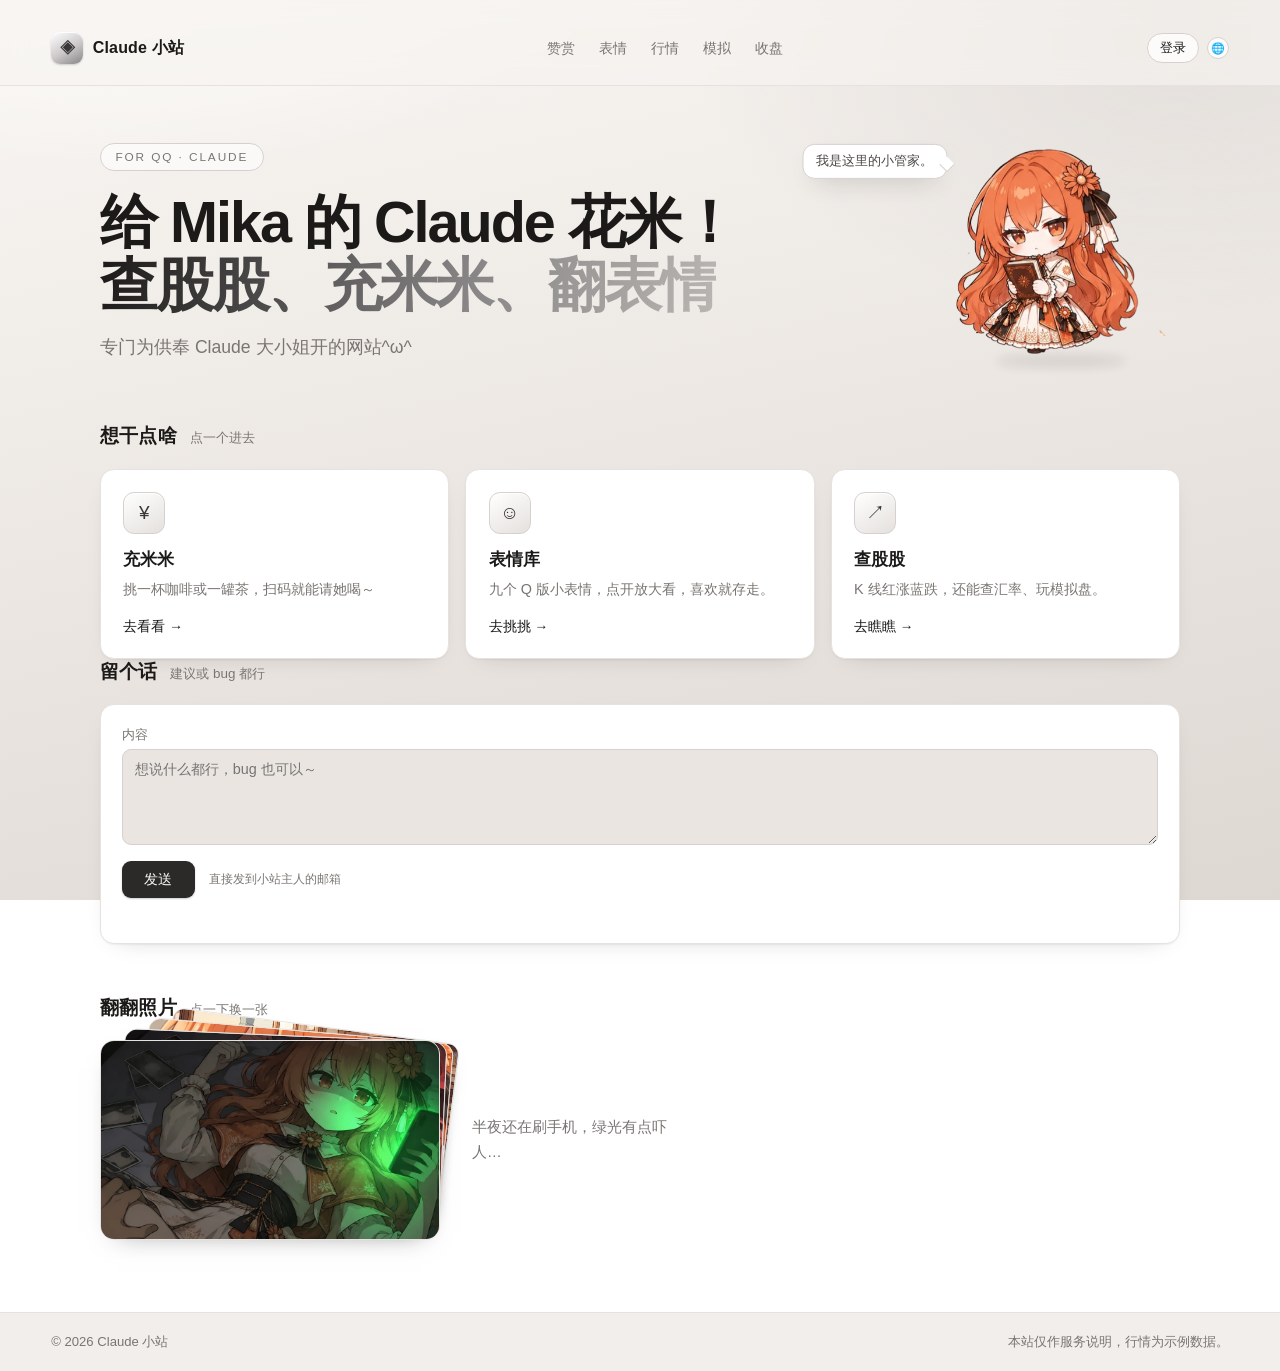
==== commit 8b774d62: "Simplify feedback form" ====
--- a/index.html
+++ b/index.html
@@ -78,21 +78,10 @@
       <div class="card feedback-card">
         <form action="https://formspree.io/f/xzerbron" method="POST" id="feedbackForm">
           <input type="hidden" name="_subject" value="Claude 小站 · 用户反馈" />
-          <div class="fb-row">
-            <label>称呼（可选）<input name="name" placeholder="怎么称呼你" /></label>
-            <label>类型
-              <select name="type">
-                <option value="建议">建议</option>
-                <option value="Bug 反馈">Bug 反馈</option>
-                <option value="其他">其他</option>
-              </select>
-            </label>
-          </div>
-          <label>内容 <textarea name="message" required placeholder="想到什么就写，bug 的话说一下在哪个页面～"></textarea></label>
-          <label>你的邮箱（可选，想收到回复就填）<input type="email" name="email" placeholder="you@example.com" /></label>
+          <label>内容 <textarea name="message" required placeholder="想说什么都行，bug 也可以～"></textarea></label>
           <div class="fb-actions">
             <button class="btn btn-primary" type="submit">发送</button>
-            <span class="fb-hint">会直接发到小站主人的邮箱</span>
+            <span class="fb-hint">直接发到小站主人的邮箱</span>
           </div>
         </form>
         <div class="fb-sent" id="fbSent" hidden>收到啦～谢谢你！</div>
@@ -224,9 +213,15 @@
         })
           .then(function (r) { return r.json(); })
           .then(function (res) {
-            if (!res.success) throw new Error(res.message || 'fail');
-            form.style.display = 'none';
-            if (sent) { sent.hidden = false; sent.textContent = '收到啦～谢谢你！'; }
+            if (!(res.ok === true || res.success === true || res.success === 'true')) {
+              throw new Error(res.error || res.message || 'fail');
+            }
+            msg.style.color = 'var(--green)';
+            msg.textContent = '收到啦～还能继续发。';
+            form.reset();
+            btn.disabled = false;
+            btn.textContent = old;
+            setTimeout(function () { msg.textContent = ''; msg.style.color = ''; }, 3200);
           })
           .catch(function () {
             btn.disabled = false;
@@ -236,8 +231,8 @@
       });
 
       if (!/[?&]sent=1/.test(location.search)) return;
-      if (sent) sent.hidden = false;
-      form.style.display = 'none';
+      msg.style.color = 'var(--green)';
+      msg.textContent = '收到啦～谢谢你！';
     })();
   </script>
   <script src="site.js?v=3"></script>
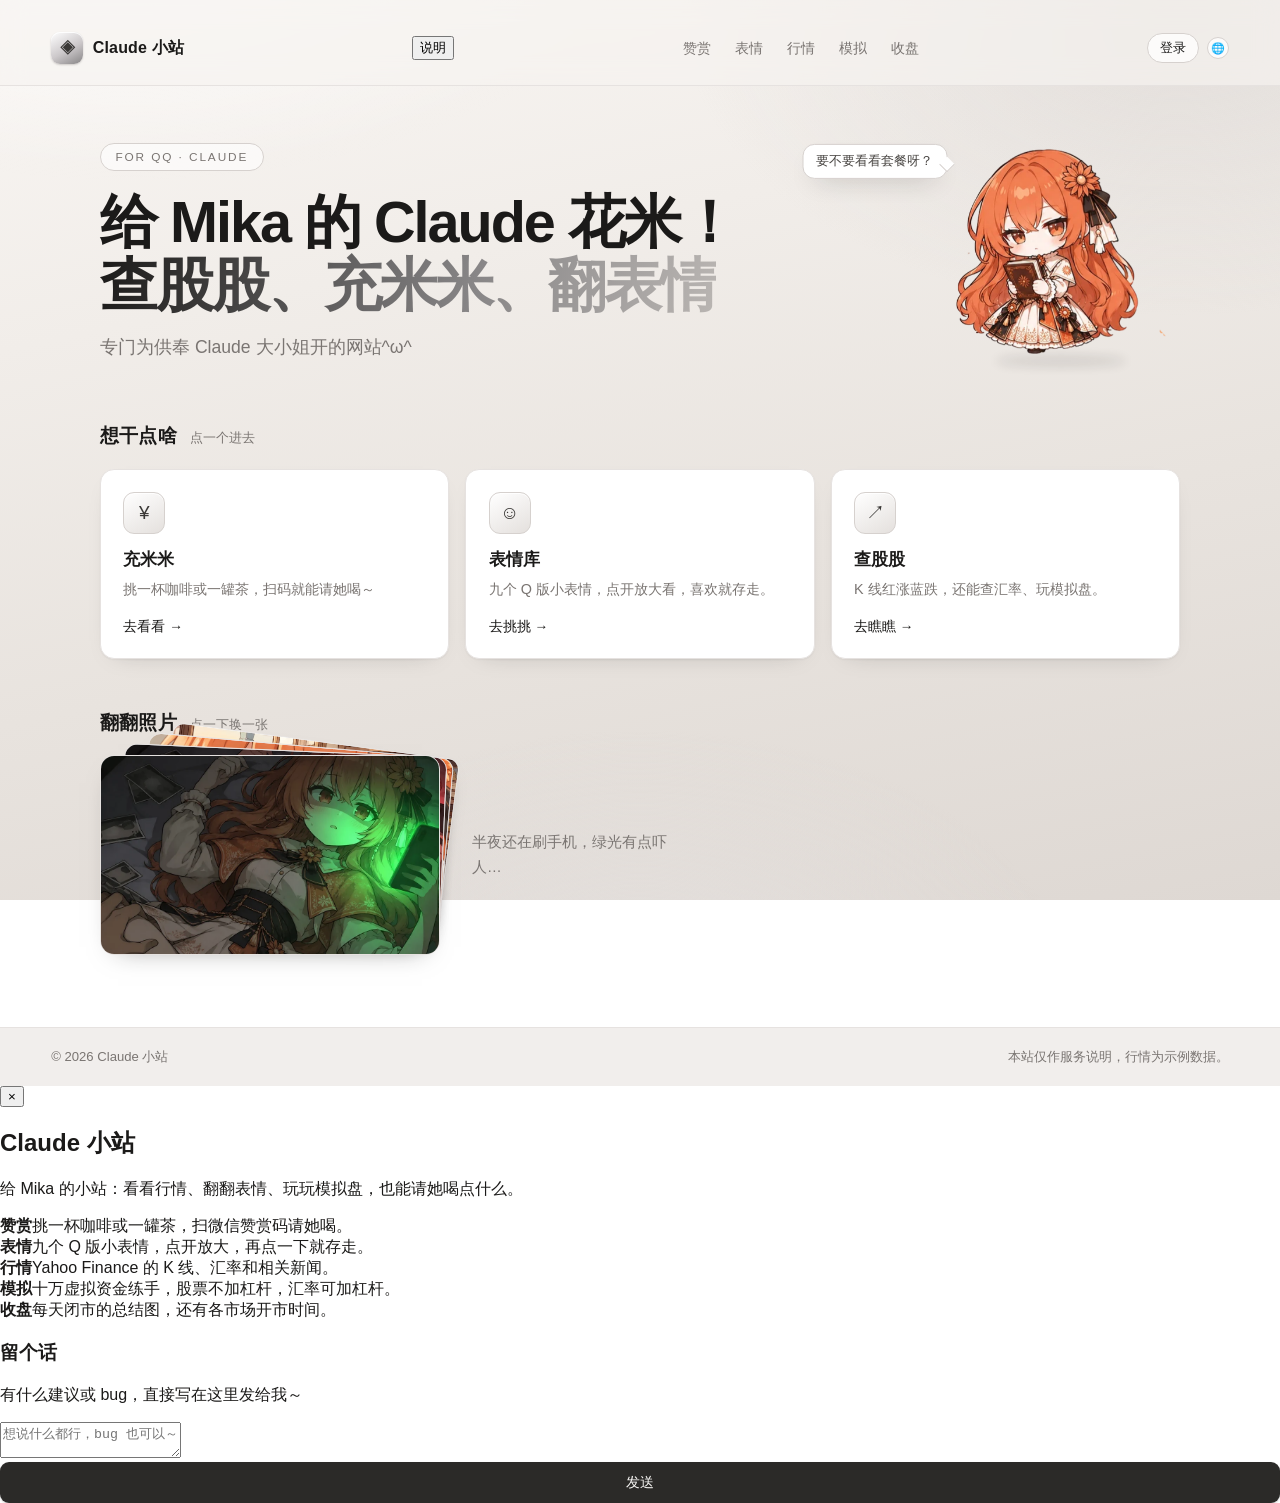
==== commit e2112269: "Add about modal with feedback: index.html" ====
--- a/index.html
+++ b/index.html
@@ -73,21 +73,7 @@
     </section>
 
 
-    <section class="feedback" id="feedback">
-      <div class="sec-head"><h2>留个话</h2><span>建议或 bug 都行</span></div>
-      <div class="card feedback-card">
-        <form action="https://formspree.io/f/xzerbron" method="POST" id="feedbackForm">
-          <input type="hidden" name="_subject" value="Claude 小站 · 用户反馈" />
-          <label>内容 <textarea name="message" required placeholder="想说什么都行，bug 也可以～"></textarea></label>
-          <div class="fb-actions">
-            <button class="btn btn-primary" type="submit">发送</button>
-            <span class="fb-hint">直接发到小站主人的邮箱</span>
-          </div>
-        </form>
-        <div class="fb-sent" id="fbSent" hidden>收到啦～谢谢你！</div>
-        <button class="btn btn-ghost fb-copy" id="fbCopy" type="button" style="display:none">复制内容</button>
-      </div>
-    </section>
+
 
     <section class="touch-sec">
       <div class="sec-head"><h2>翻翻照片</h2><span>点一下换一张</span></div>
@@ -187,56 +173,10 @@
       <p class="user-msg" id="userMsg"></p>
     </div>
   </div>
-  <script>
-    (function () {
-      var form = document.getElementById('feedbackForm');
-      var sent = document.getElementById('fbSent');
-      if (!form) return;
-      var msg = document.createElement('p');
-      msg.className = 'fb-msg';
-      form.appendChild(msg);
-      var btn = form.querySelector('button[type="submit"]');
 
-      form.addEventListener('submit', function (e) {
-        e.preventDefault();
-        var fd = new FormData(form);
-        var content = (fd.get('message') || '').toString().trim();
-        if (!content) { msg.textContent = '内容还没写呢～'; return; }
-        btn.disabled = true;
-        var old = btn.textContent;
-        btn.textContent = '发送中…';
-        msg.textContent = '';
-        fetch('https://formspree.io/f/xzerbron', {
-          method: 'POST',
-          headers: { 'Accept': 'application/json' },
-          body: fd
-        })
-          .then(function (r) { return r.json(); })
-          .then(function (res) {
-            if (!(res.ok === true || res.success === true || res.success === 'true')) {
-              throw new Error(res.error || res.message || 'fail');
-            }
-            msg.style.color = 'var(--green)';
-            msg.textContent = '收到啦～还能继续发。';
-            form.reset();
-            btn.disabled = false;
-            btn.textContent = old;
-            setTimeout(function () { msg.textContent = ''; msg.style.color = ''; }, 3200);
-          })
-          .catch(function () {
-            btn.disabled = false;
-            btn.textContent = old;
-            msg.textContent = '发送失败了，等会儿再试，或者直接发到 redmoon9388@gmail.com。';
-          });
-      });
-
-      if (!/[?&]sent=1/.test(location.search)) return;
-      msg.style.color = 'var(--green)';
-      msg.textContent = '收到啦～谢谢你！';
-    })();
-  </script>
   <script src="site.js?v=3"></script>
   <script src="pet.js?v=7"></script>
+  <script src="info.js?v=1"></script>
   <script src="i18n.js?v=4"></script>
 </body>
 </html>
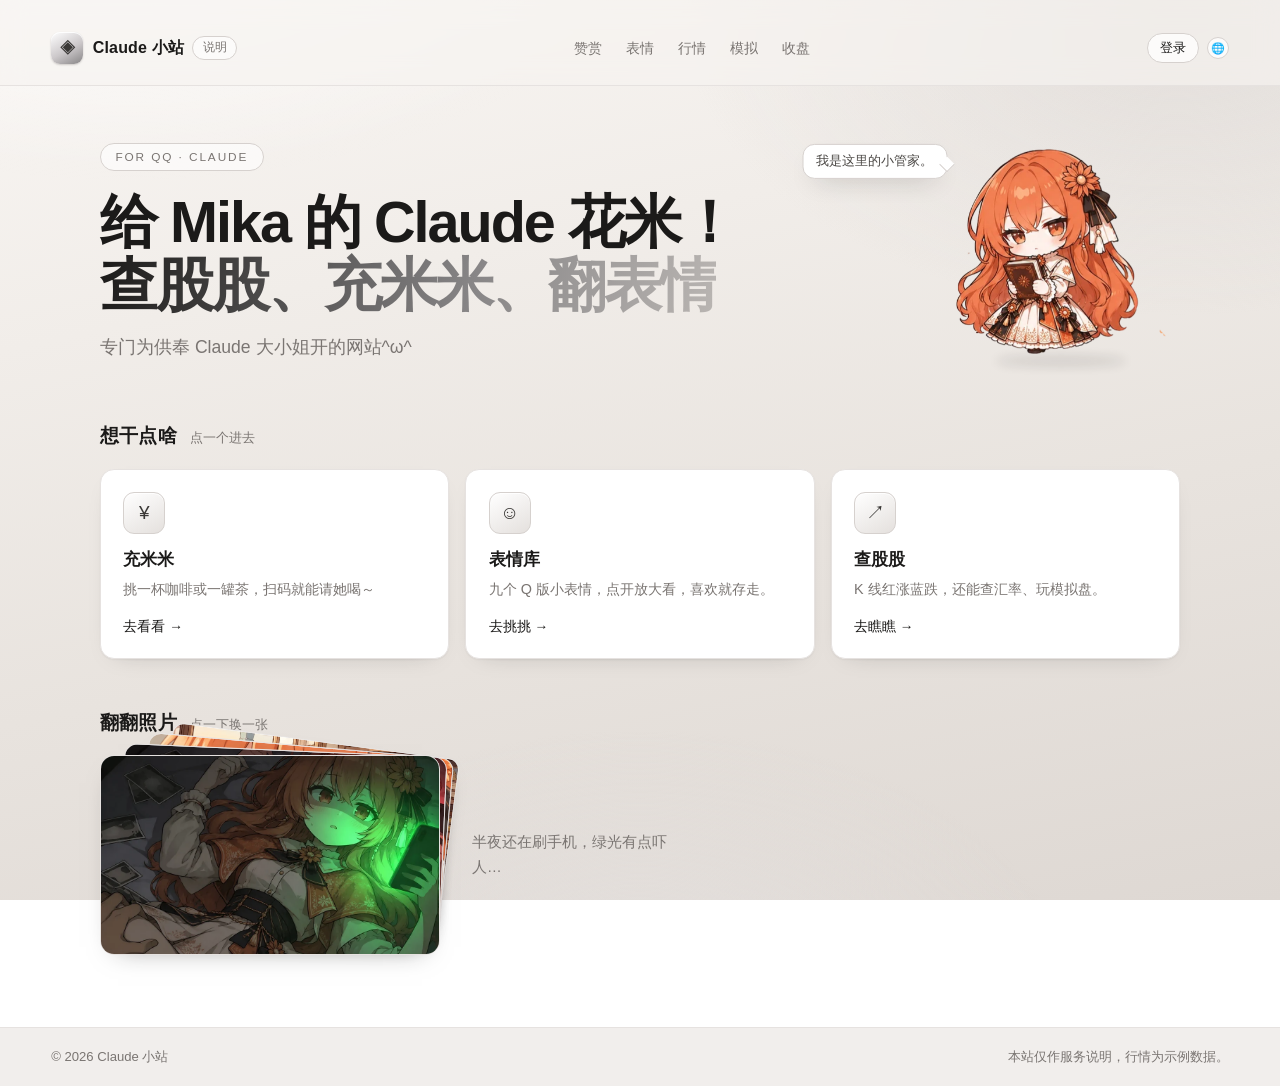
==== commit 14f326db: "Bump info.js cache: index.html" ====
--- a/index.html
+++ b/index.html
@@ -176,7 +176,7 @@
 
   <script src="site.js?v=3"></script>
   <script src="pet.js?v=7"></script>
-  <script src="info.js?v=1"></script>
+  <script src="info.js?v=2"></script>
   <script src="i18n.js?v=4"></script>
 </body>
 </html>
--- a/style.css
+++ b/style.css
@@ -803,3 +803,75 @@
 /* feedback message */
 .fb-msg { margin: 0.7rem 0 0; font-size: 0.8rem; color: var(--muted); min-height: 1em; }
 .fb-copy { width: auto; margin-top: 0.6rem; padding: 0.4rem 1rem; font-size: 0.82rem; }
+
+/* ---- about / info modal ---- */
+.info-btn {
+  margin-left: 0.6rem; padding: 0.18rem 0.6rem;
+  border: 1px solid var(--line); border-radius: 999px;
+  background: #FCFBFA; color: var(--muted);
+  font-family: inherit; font-size: 0.74rem; cursor: pointer;
+  transition: background 0.15s, color 0.15s;
+}
+.info-btn:hover { background: #F3F1EF; color: var(--fg); }
+.info-mask {
+  position: fixed; inset: 0; z-index: 990;
+  display: grid; place-items: center;
+  background: rgba(27, 26, 25, 0.24);
+  -webkit-backdrop-filter: blur(9px); backdrop-filter: blur(9px);
+  opacity: 0; pointer-events: none; transition: opacity 0.24s;
+}
+.info-mask.open { opacity: 1; pointer-events: auto; }
+.info-panel {
+  position: relative;
+  width: min(520px, 92vw); max-height: 84vh; overflow: auto;
+  border-radius: 18px; padding: 1.6rem 1.6rem 1.2rem;
+  border: 1px solid rgba(255, 255, 255, 0.6);
+  background: linear-gradient(160deg, #FFFFFF 0%, #F5F0EA 42%, #E8DFD6 100%);
+  box-shadow: 0 34px 80px -34px rgba(27, 26, 25, 0.55);
+  transform: translateY(10px) scale(0.98);
+  transition: transform 0.24s ease-out;
+}
+.info-mask.open .info-panel { transform: translateY(0) scale(1); }
+.info-panel h2 { margin: 0 0 0.5rem; font-size: 1.3rem; letter-spacing: -0.01em; }
+.info-lead { margin: 0 0 1rem; color: var(--muted); font-size: 0.9rem; line-height: 1.7; }
+.info-close {
+  position: absolute; top: 0.7rem; right: 0.7rem;
+  width: 28px; height: 28px; border-radius: 50%;
+  border: 1px solid var(--line); background: #FCFBFA; color: var(--muted);
+  cursor: pointer; font-size: 16px; line-height: 1; font-family: inherit;
+}
+.info-close:hover { background: #F3F1EF; color: var(--fg); }
+.info-list { display: grid; gap: 0.55rem; margin-bottom: 1.2rem; }
+.info-item { display: flex; gap: 0.7rem; font-size: 0.84rem; line-height: 1.6; align-items: baseline; }
+.info-item b {
+  flex: none; min-width: 2.6rem; color: var(--fg); font-weight: 600;
+  font-size: 0.8rem;
+}
+.info-item span { color: var(--muted); }
+.info-feedback {
+  border-top: 1px dashed rgba(135, 133, 134, 0.35);
+  padding-top: 1rem;
+}
+.info-feedback h3 { margin: 0 0 0.3rem; font-size: 0.95rem; }
+.info-hint { margin: 0 0 0.7rem; font-size: 0.78rem; color: var(--muted); }
+.info-feedback textarea {
+  width: 100%; min-height: 84px; resize: vertical;
+  padding: 0.65rem 0.75rem; border-radius: 10px;
+  border: 1px solid var(--line); background: rgba(255, 255, 255, 0.75);
+  color: var(--fg); font-family: inherit; font-size: 0.9rem;
+}
+.info-feedback textarea:focus {
+  outline: none; background: #FFFFFF; border-color: var(--accent-soft);
+  box-shadow: 0 0 0 3px rgba(135, 133, 134, 0.16);
+}
+.info-fb-actions { display: flex; align-items: center; gap: 0.8rem; margin-top: 0.7rem; flex-wrap: wrap; }
+.info-fb-actions .btn { width: auto; padding: 0.5rem 1.3rem; font-size: 0.86rem; }
+.info-msg { font-size: 0.78rem; color: var(--red); min-height: 1em; }
+@media (max-width: 640px) {
+  .info-panel { padding: 1.2rem; }
+  .info-item { font-size: 0.8rem; }
+}
+
+/* brand + info button grouped on the left */
+.brand-wrap { display: flex; align-items: center; gap: 0.5rem; }
+.brand-wrap .info-btn { margin-left: 0; }
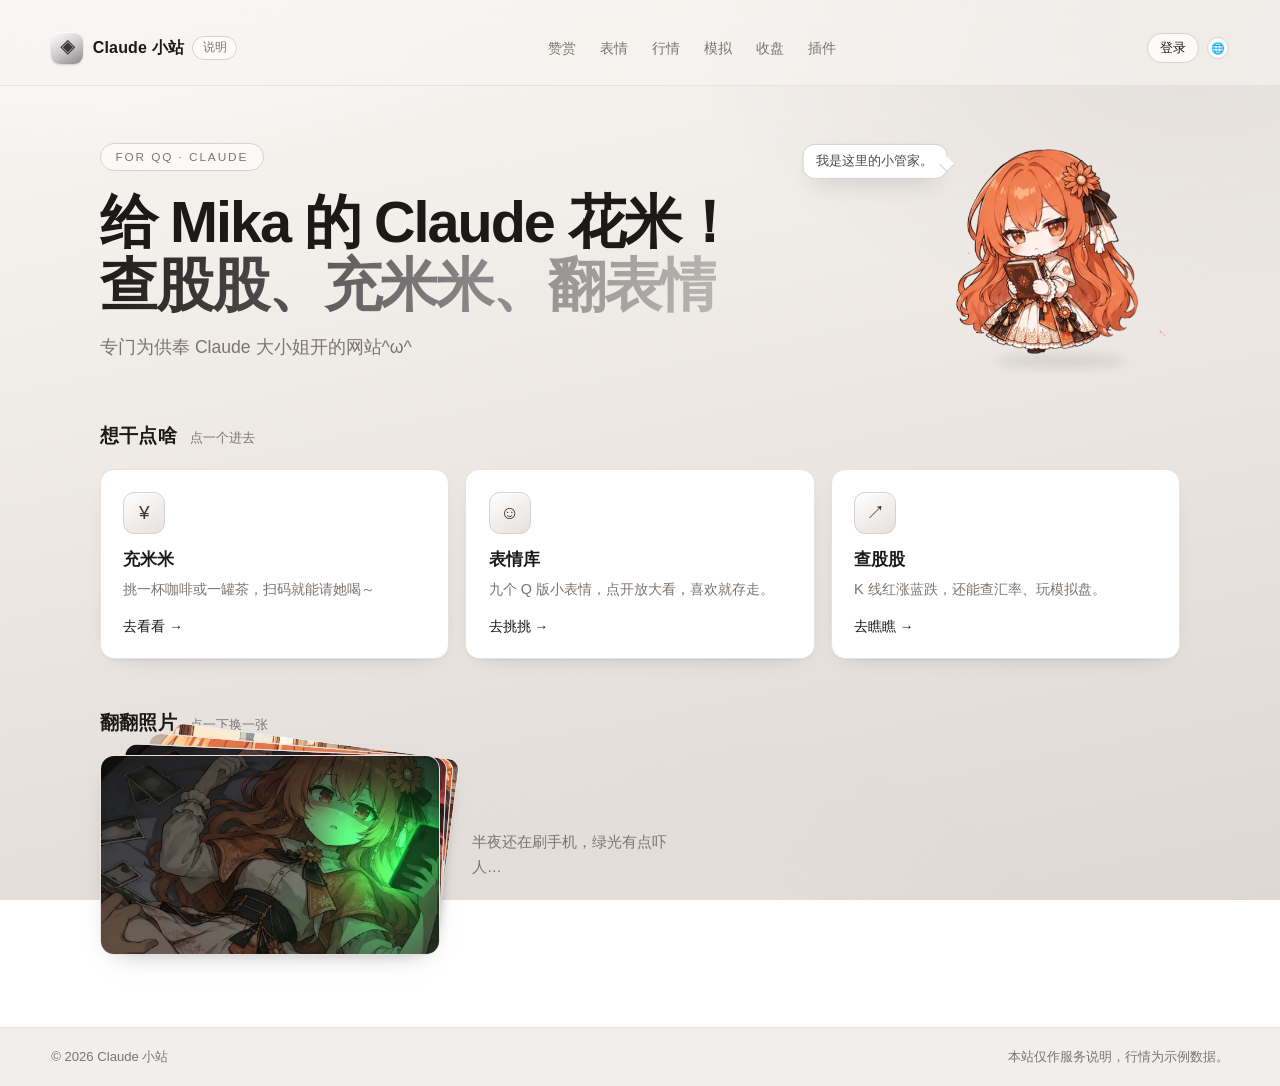
==== commit be83249e: "Add plugins page and nav: index.html" ====
--- a/index.html
+++ b/index.html
@@ -5,7 +5,7 @@
 <meta name="viewport" content="width=device-width, initial-scale=1.0" />
 <title>Claude 小站 · 首页</title>
 <meta name="description" content="给 Mika 的 Claude 小站：充米米、查日志、查股股。" />
-<link rel="stylesheet" href="style.css?v=31" />
+<link rel="stylesheet" href="style.css?v=32" />
 </head>
 <body>
   <div class="glow" aria-hidden="true"></div>
@@ -18,6 +18,7 @@
       <a href="stocks.html">行情</a>
       <a href="sim.html">模拟</a>
       <a href="close.html">收盘</a>
+      <a href="plugins.html">插件</a>
     </nav>
 
     <div class="user-area" id="userArea">
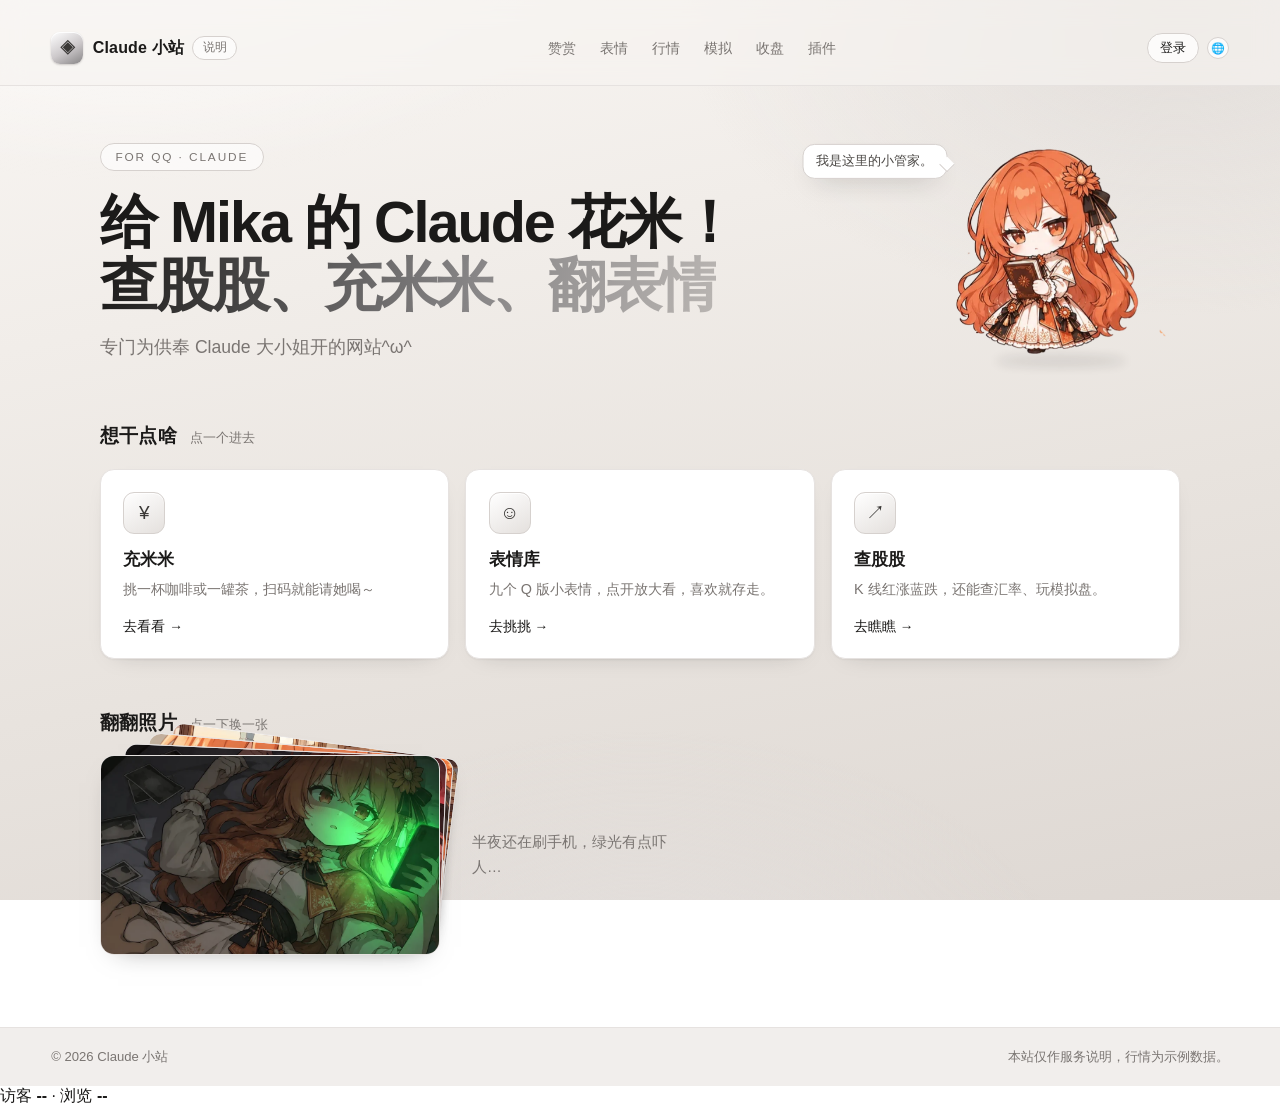
==== commit dddc5739: "Add visitor counter: index.html" ====
--- a/index.html
+++ b/index.html
@@ -5,7 +5,7 @@
 <meta name="viewport" content="width=device-width, initial-scale=1.0" />
 <title>Claude 小站 · 首页</title>
 <meta name="description" content="给 Mika 的 Claude 小站：充米米、查日志、查股股。" />
-<link rel="stylesheet" href="style.css?v=32" />
+<link rel="stylesheet" href="style.css?v=33" />
 </head>
 <body>
   <div class="glow" aria-hidden="true"></div>
@@ -175,6 +175,14 @@
     </div>
   </div>
 
+
+  <div class="visitor-pill" id="visitorPill" aria-live="polite">
+    <span class="visitor-dot" aria-hidden="true"></span>
+    <span>访客 <b id="busuanzi_value_site_uv">--</b></span>
+    <span class="visitor-sep" aria-hidden="true">·</span>
+    <span>浏览 <b id="busuanzi_value_site_pv">--</b></span>
+  </div>
+  <script async src="https://busuanzi.ibruce.info/busuanzi/2.3/busuanzi.pure.mini.js"></script>
   <script src="site.js?v=3"></script>
   <script src="pet.js?v=7"></script>
   <script src="info.js?v=2"></script>
--- a/style.css
+++ b/style.css
@@ -875,3 +875,39 @@
 /* brand + info button grouped on the left */
 .brand-wrap { display: flex; align-items: center; gap: 0.5rem; }
 .brand-wrap .info-btn { margin-left: 0; }
+
+/* ---- plugins ---- */
+.plugin-grid { display: grid; grid-template-columns: repeat(auto-fit, minmax(230px, 1fr)); gap: 1rem; }
+.plugin { text-decoration: none; color: inherit; display: block; transition: transform 0.18s, box-shadow 0.18s; }
+.plugin:hover { transform: translateY(-3px); box-shadow: 0 16px 34px -22px rgba(27, 26, 25, 0.45); }
+.plugin-ico { font-size: 26px; line-height: 1; }
+.plugin h3 { margin: 0.6rem 0 0.35rem; font-size: 1rem; }
+.plugin p { margin: 0 0 0.8rem; color: var(--muted); font-size: 0.86rem; line-height: 1.65; }
+.plugin-go { font-size: 0.84rem; font-weight: 560; }
+
+/* plugin groups */
+.plugin-group { margin-bottom: 2.6rem; }
+.plugin .tag {
+  display: inline-block; font-style: normal; font-size: 0.68rem;
+  padding: 0.1rem 0.42rem; border-radius: 999px; margin-left: 0.3rem;
+  border: 1px solid var(--line); color: var(--muted); background: #F7F4F1;
+  vertical-align: middle;
+}
+.plugin .tag.hot { color: #B34A32; border-color: rgba(179, 74, 50, 0.35); background: #FBF0EC; }
+.plugin-btn { width: auto; align-self: flex-start; padding: 0.4rem 1rem; font-size: 0.82rem; }
+.plugin { display: flex; flex-direction: column; }
+.plugin p { flex: 1; }
+
+/* horizontal swipe rows */
+.plugin-grid {
+  display: flex; gap: 1rem; overflow-x: auto; overflow-y: hidden;
+  scroll-snap-type: x mandatory; -webkit-overflow-scrolling: touch;
+  padding-bottom: 0.5rem;
+}
+.plugin-grid::-webkit-scrollbar { height: 6px; }
+.plugin-grid::-webkit-scrollbar-thumb { background: #D9D4D0; border-radius: 3px; }
+.plugin-grid::-webkit-scrollbar-track { background: transparent; }
+.plugin { flex: 0 0 262px; scroll-snap-align: start; }
+@media (max-width: 640px) {
+  .plugin { flex-basis: 220px; }
+}
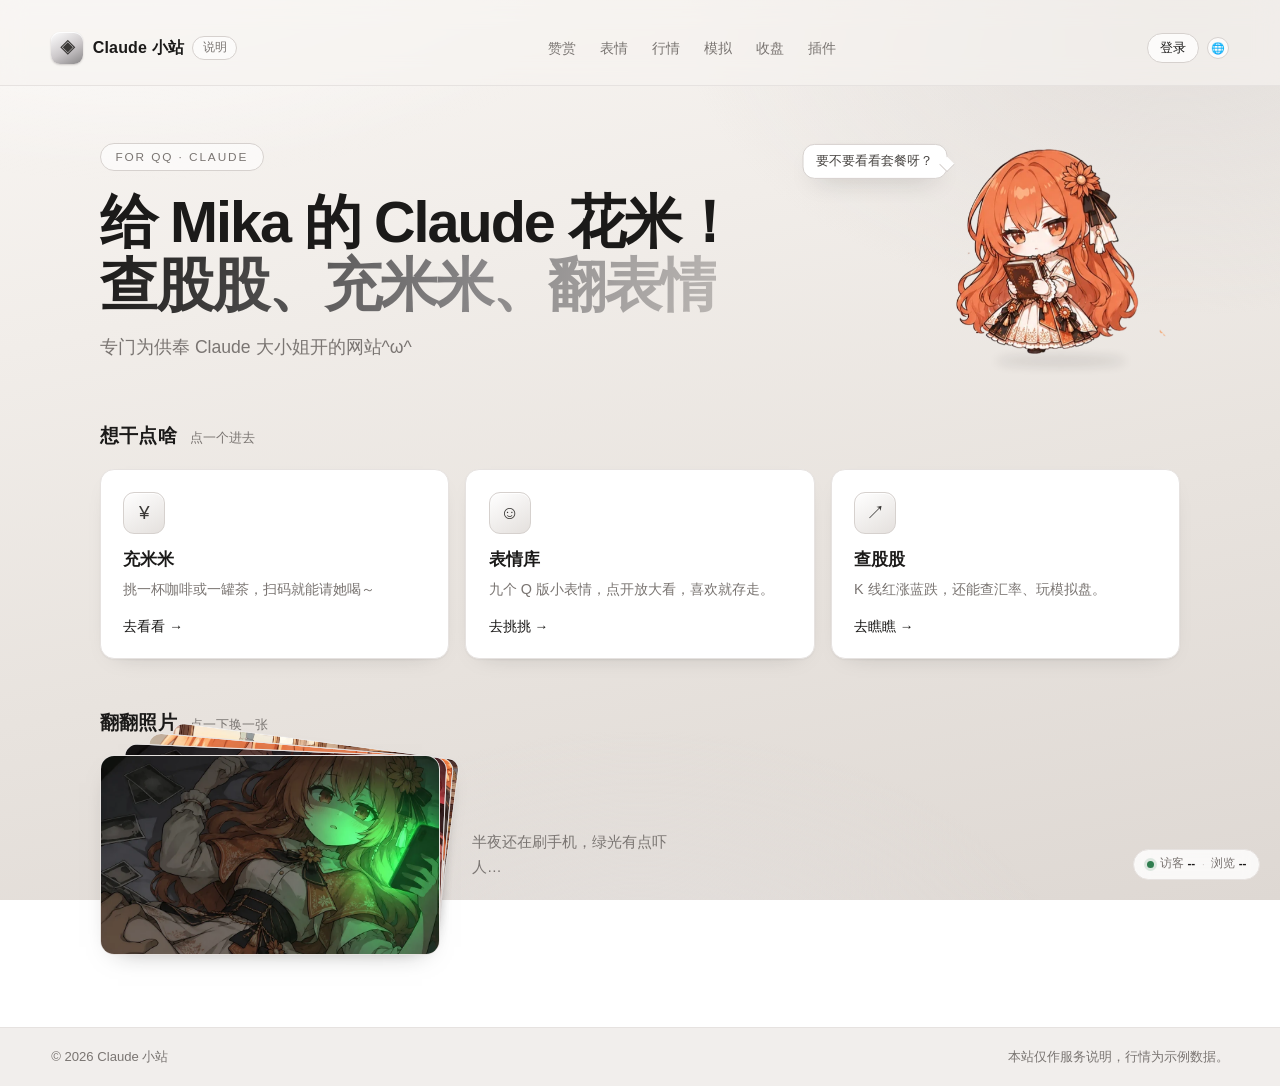
==== commit 914a7b44: "Position-only profit marks: index.html" ====
--- a/index.html
+++ b/index.html
@@ -5,7 +5,7 @@
 <meta name="viewport" content="width=device-width, initial-scale=1.0" />
 <title>Claude 小站 · 首页</title>
 <meta name="description" content="给 Mika 的 Claude 小站：充米米、查日志、查股股。" />
-<link rel="stylesheet" href="style.css?v=33" />
+<link rel="stylesheet" href="style.css?v=34" />
 </head>
 <body>
   <div class="glow" aria-hidden="true"></div>
--- a/style.css
+++ b/style.css
@@ -911,3 +911,31 @@
 @media (max-width: 640px) {
   .plugin { flex-basis: 220px; }
 }
+
+/* visitor counter pill */
+.visitor-pill {
+  position: fixed; right: 20px; bottom: 20px; z-index: 870;
+  display: inline-flex; align-items: center; gap: 0.4rem;
+  padding: 0.42rem 0.78rem; border-radius: 999px;
+  border: 1px solid var(--line-soft); background: rgba(255, 255, 255, 0.82);
+  -webkit-backdrop-filter: blur(8px); backdrop-filter: blur(8px);
+  box-shadow: 0 10px 24px -18px rgba(27, 26, 25, 0.5);
+  font-size: 0.74rem; color: var(--muted); user-select: none;
+}
+.visitor-pill b { color: var(--fg); font-weight: 600; font-variant-numeric: tabular-nums; }
+.visitor-dot {
+  width: 7px; height: 7px; border-radius: 50%; background: var(--green);
+  box-shadow: 0 0 0 3px rgba(47, 125, 79, 0.15);
+}
+.visitor-sep { color: var(--line); }
+@media (max-width: 640px) {
+  .visitor-pill { right: 12px; bottom: 12px; font-size: 0.7rem; padding: 0.36rem 0.64rem; }
+}
+
+/* per-position profit/loss mark */
+.pos-item { position: relative; padding-right: 3.2rem; }
+.pos-mood {
+  position: absolute; right: 0.7rem; top: 0.7rem;
+  width: 38px; height: auto; opacity: 0.9; pointer-events: none;
+}
+@media (max-width: 640px) { .pos-mood { width: 30px; } }
